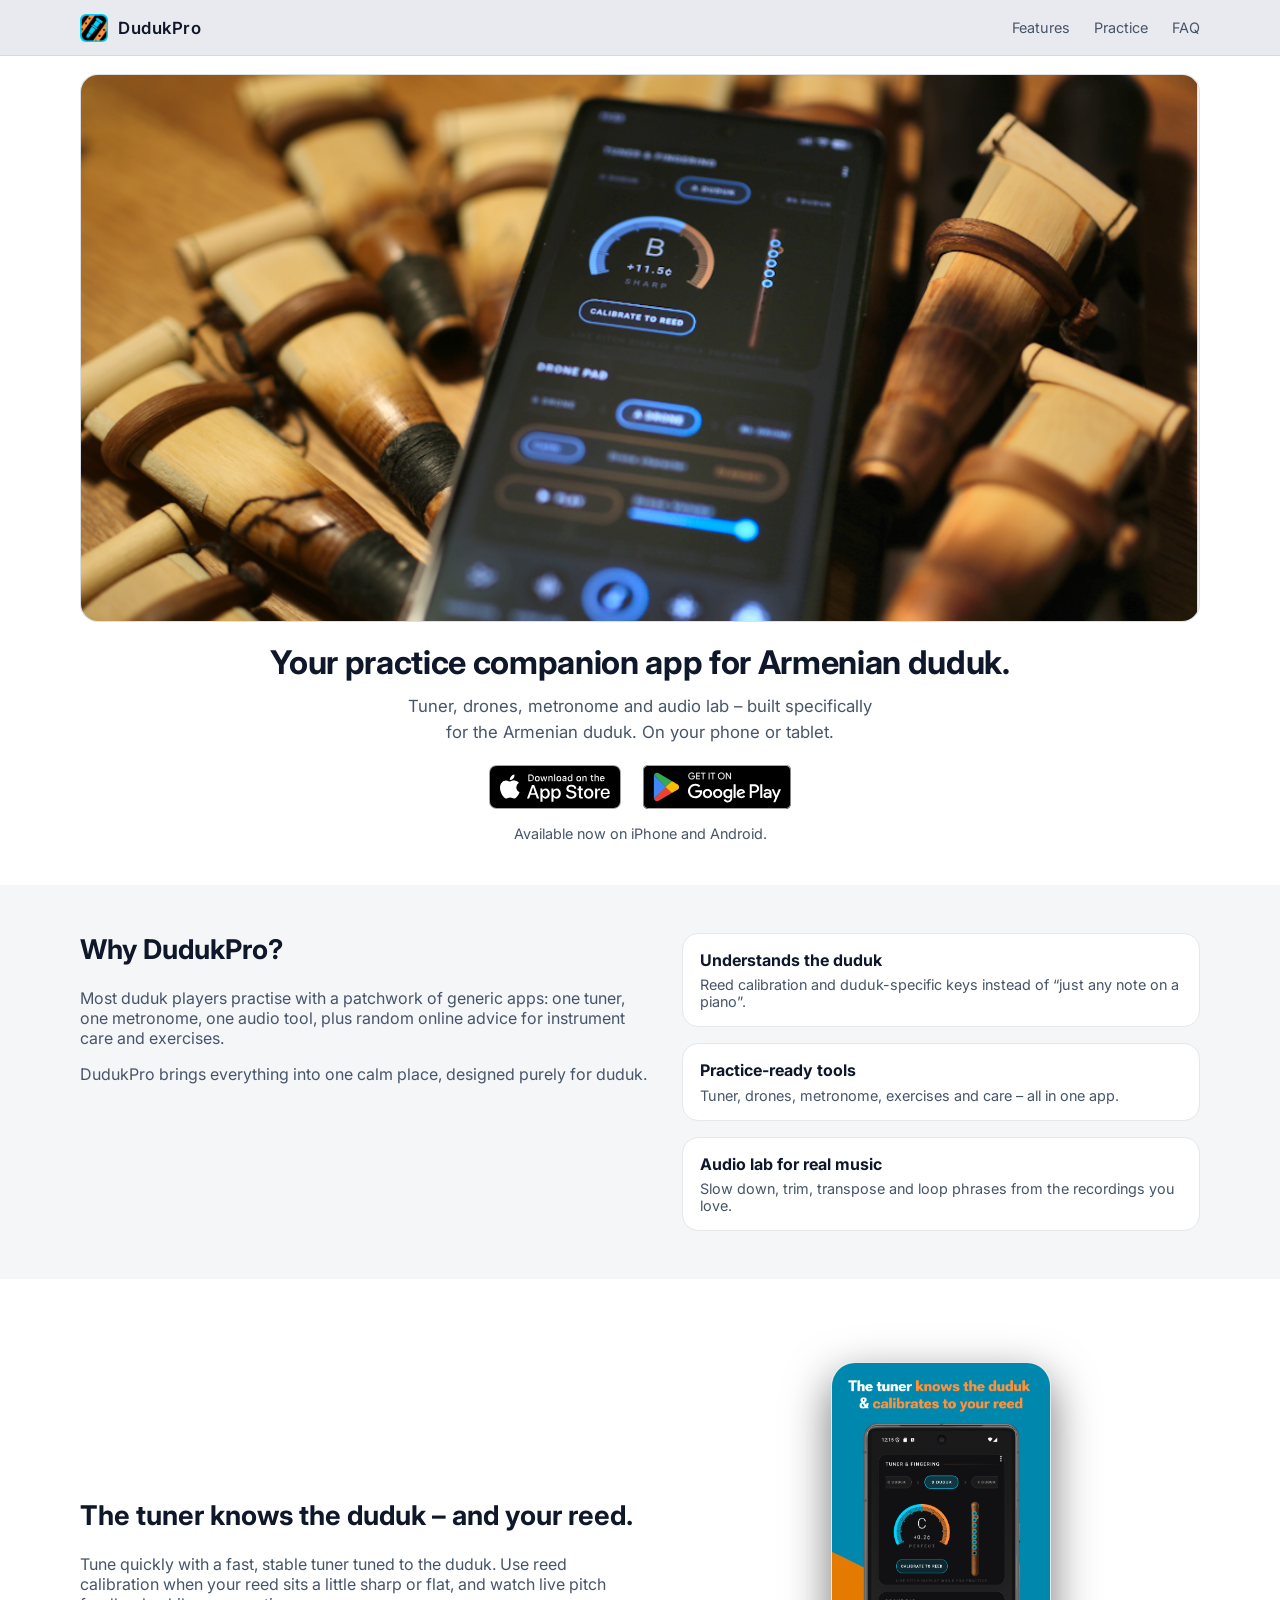
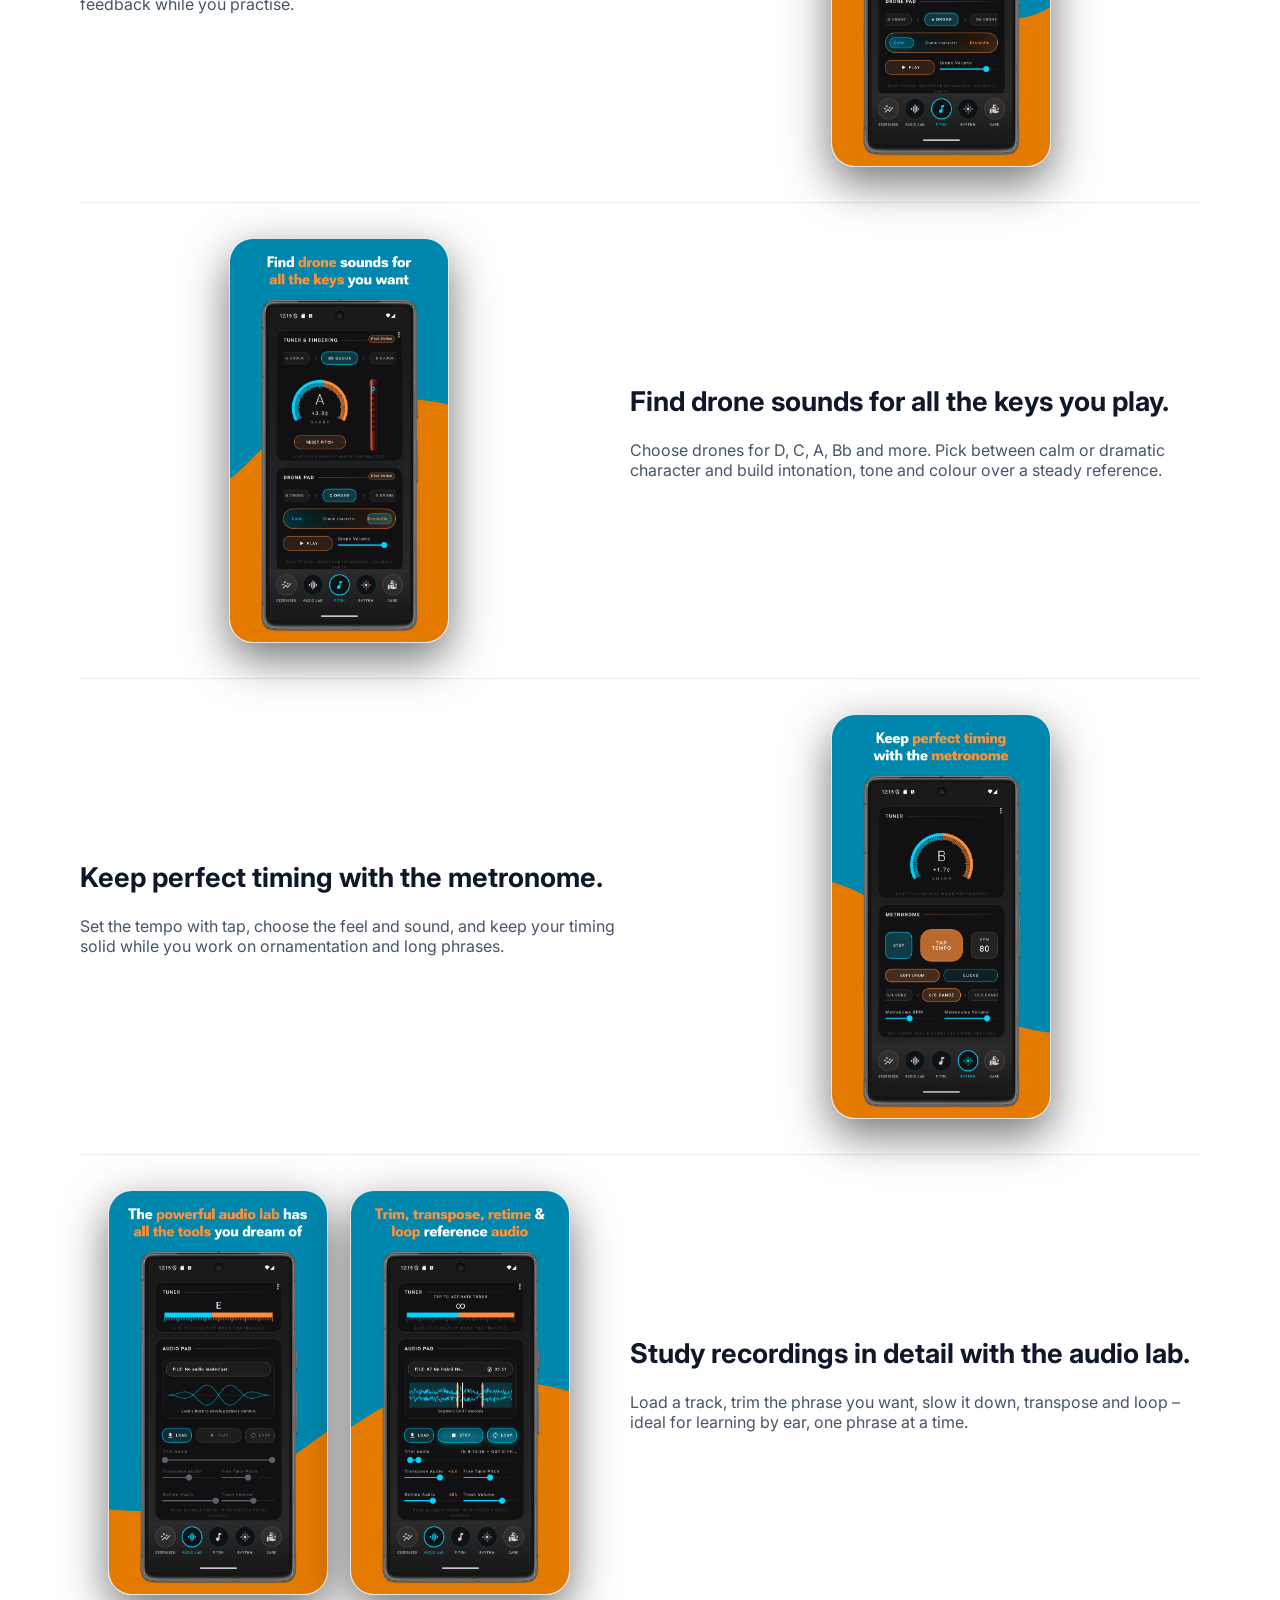
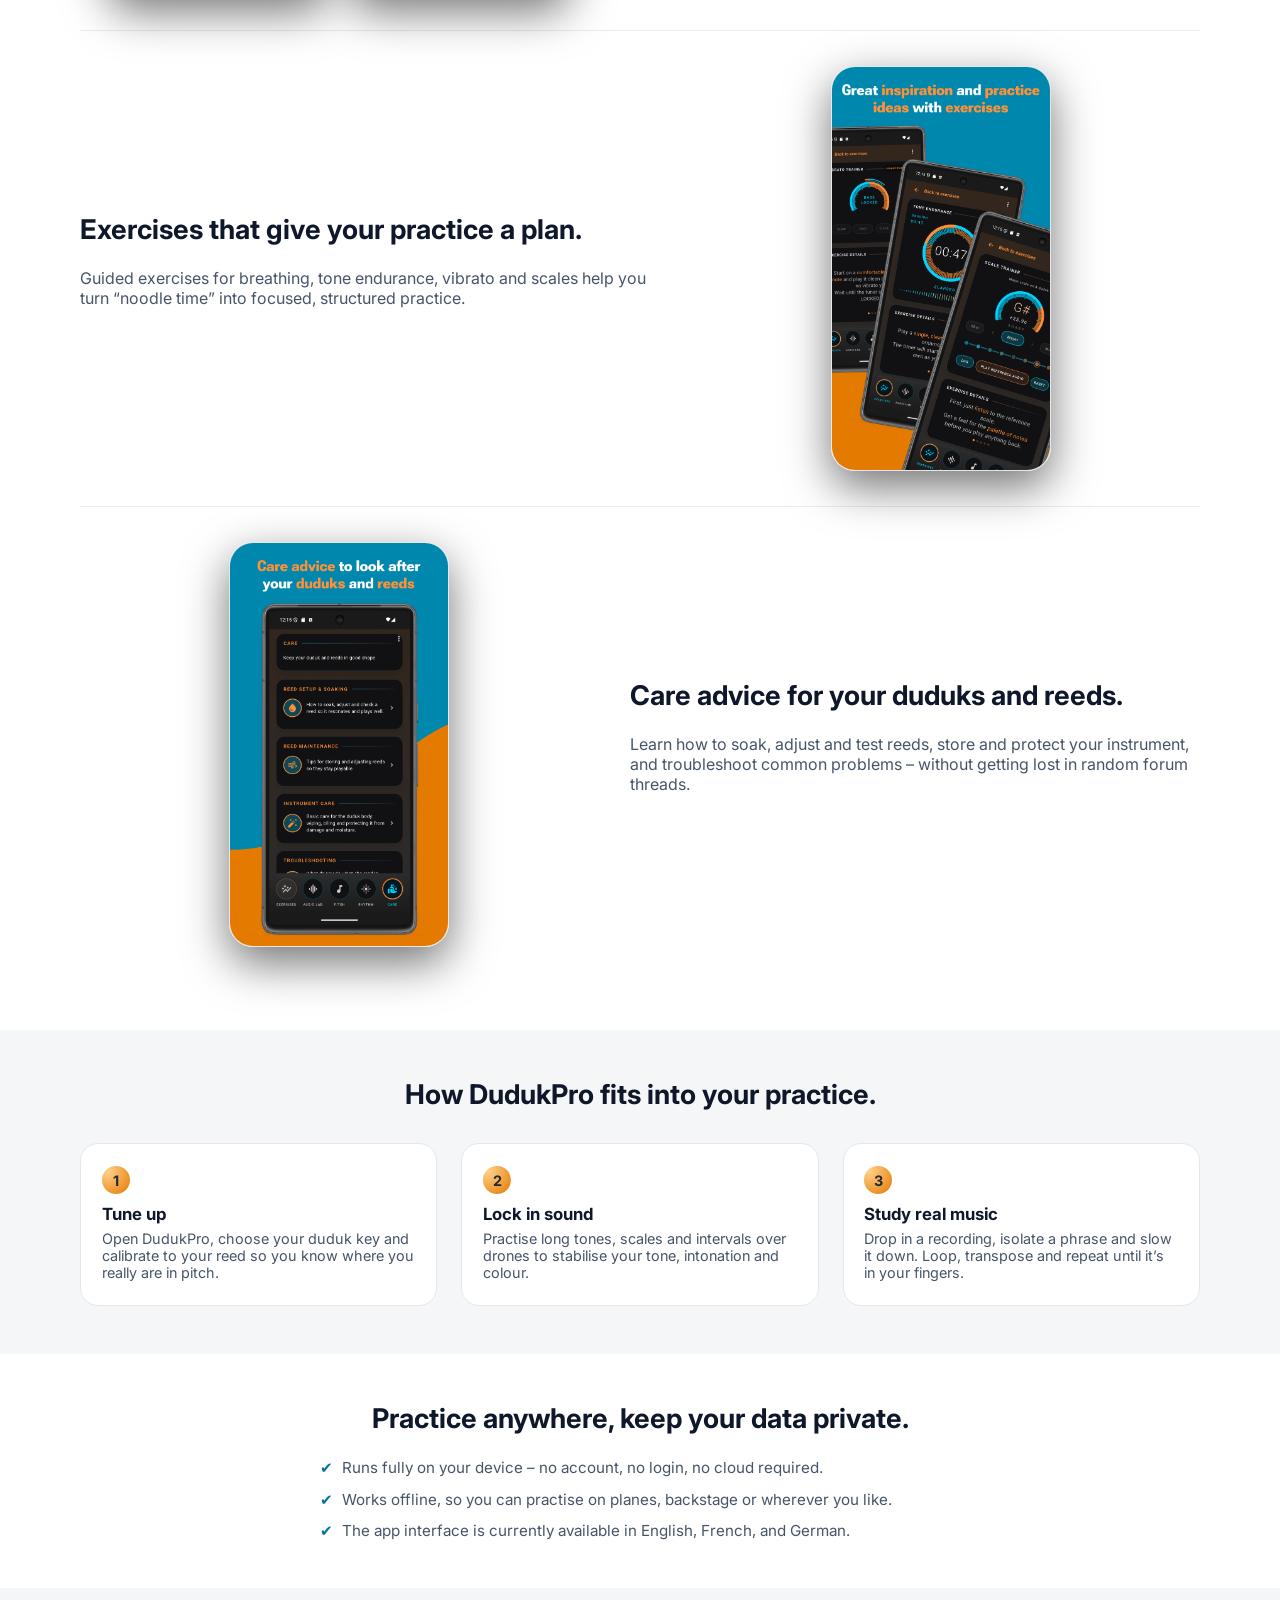
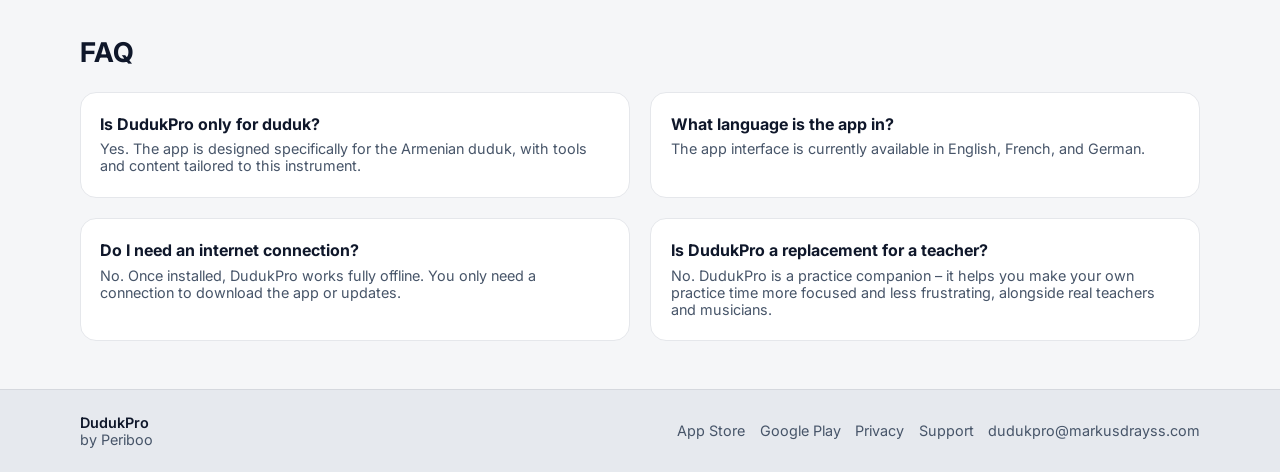
==== index.html @ 168484eb "Update index.html" ====
<!DOCTYPE html>
<html lang="en">
<head>
  <meta charset="UTF-8" />

  <meta property="og:title" content="DudukPro – Your practice companion app for Armenian duduk on your phone or tablet">
  <meta property="og:description" content="Tuner, drones, metronome and audio lab – built specifically for the Armenian duduk.">
  <meta property="og:type" content="website">
  <meta property="og:url" content="https://www.dudukpro.app/">
  <meta property="og:image" content="https://www.dudukpro.app/img/og-dudukpro-1200x5xx.png">
  <meta property="og:image:width" content="1200">
  <meta property="og:image:height" content="586">

  <meta name="twitter:card" content="summary_large_image">
  <meta name="twitter:image" content="https://www.dudukpro.app/img/og-dudukpro-1200x5xx.png">

  <title>DudukPro – The practice companion app for Armenian duduk on your phone or tablet</title>
  <meta name="viewport" content="width=device-width, initial-scale=1" />
  <meta name="description" content="DudukPro is an all-in-one practice companion app for duduk: tuner, drones, metronome and audio lab built specifically for the Armenian duduk." />

  <!-- Safari Smart App Banner -->
  <meta name="apple-itunes-app" content="app-id=6756457473">

  <link rel="canonical" href="https://www.dudukpro.app/">

  <link rel="stylesheet" href="styles.css" />
  <link rel="preconnect" href="https://fonts.googleapis.com">
  <link rel="preconnect" href="https://fonts.gstatic.com" crossorigin>
  <link href="https://fonts.googleapis.com/css2?family=Inter:wght@400;500;600;700&display=swap" rel="stylesheet">

  <script type="application/ld+json">
[
  {
    "@context": "https://schema.org",
    "@type": "WebSite",
    "name": "DudukPro",
    "alternateName": "DudukPro.app",
    "url": "https://www.dudukpro.app/"
  },
  {
    "@context": "https://schema.org",
    "@type": "SoftwareApplication",
    "name": "DudukPro",
    "applicationCategory": "MusicApplication",
    "operatingSystem": ["iOS", "Android"],
    "description": "All-in-one practice companion app for Armenian duduk: tuner, drones, metronome and audio lab.",
    "url": "https://www.dudukpro.app/",
    "image": "https://www.dudukpro.app/img/og-dudukpro-1200x5xx.png",
    "downloadUrl": [
      "https://apps.apple.com/gb/app/dudukpro/id6756457473",
      "https://play.google.com/store/apps/details?id=com.periboo.dudukpro"
    ],
    "offers": {
      "@type": "Offer",
      "price": "9.99",
      "priceCurrency": "GBP"
    }
  }
]
  </script>

  <script type="application/ld+json">
{
  "@context": "https://schema.org",
  "@type": "WebPage",
  "url": "https://www.dudukpro.app/",
  "primaryImageOfPage": {
    "@type": "ImageObject",
    "url": "https://www.dudukpro.app/img/og-dudukpro-1200x5xx.png",
    "width": 1200,
    "height": 586
  }
}
  </script>

  <meta name="robots" content="index,follow,max-image-preview:large">
  <link rel="shortcut icon" href="/favicon.ico">
  <link rel="icon" href="/favicon.ico" sizes="any">
  <link rel="icon" href="/favicon_48.png" sizes="48x48" type="image/png">
  <link rel="icon" href="/favicon_96.png" sizes="96x96" type="image/png">
  <link rel="icon" href="/favicon_192.png" sizes="192x192" type="image/png">
  <link rel="apple-touch-icon" href="/apple-touch-icon.png" sizes="180x180">
</head>

<body>
  <header class="site-header">
    <div class="container header-inner">
      <div class="logo">
        <img class="logo-mark" src="img/app-icon02.png" alt="DudukPro app icon" width="28" height="28" />
        <span class="logo-text">DudukPro</span>
      </div>
      <nav class="nav">
        <a href="#features">Features</a>
        <a href="#practice">Practice</a>
        <a href="#faq">FAQ</a>
      </nav>
    </div>
  </header>

  <!-- HERO COVER (aligned to container) -->
  <section class="hero-cover">
    <div class="container">
      <div class="hero-cover-frame">
        <img
          class="hero-cover-img"
          src="img/og-dudukpro-1200x5xx.png"
          alt="DudukPro – tuner, drones, metronome and audio lab for Armenian duduk (app cover image)"
          loading="eager"
          fetchpriority="high"
          width="1200"
          height="586"
        />
      </div>

      <div class="hero-below">
        <h1>Your practice companion app for Armenian duduk.</h1>

        <p class="hero-sub">
          Tuner, drones, metronome and audio lab – built specifically for the Armenian duduk. On your phone or tablet.
        </p>

        <!-- Official store badges -->
        <div class="hero-actions" aria-label="Download DudukPro">
          <a
            class="store-badge"
            href="https://apps.apple.com/gb/app/dudukpro/id6756457473"
            aria-label="Download on the App Store"
          >
            <img
              src="img/badge-appstore.svg"
              alt="Download on the App Store"
              width="180"
              height="60"
            />
          </a>

          <a
            class="store-badge"
            href="https://play.google.com/store/apps/details?id=com.periboo.dudukpro"
            aria-label="Get it on Google Play"
          >
            <img
              src="img/badge-googleplay.svg"
              alt="Get it on Google Play"
              width="206"
              height="60"
            />
          </a>
        </div>

        <p class="hero-note">Available now on iPhone and Android.</p>
      </div>
    </div>
  </section>

  <!-- WHY DUDUKPRO -->
  <section class="section section-why">
    <div class="container split">
      <div>
        <h2>Why DudukPro?</h2>
        <p>
          Most duduk players practise with a patchwork of generic apps: one tuner, one metronome,
          one audio tool, plus random online advice for instrument care and exercises.
        </p>
        <p>
          DudukPro brings everything into one calm place, designed purely for duduk.
        </p>
      </div>
      <div class="pill-grid">
        <div class="pill">
          <h3>Understands the duduk</h3>
          <p>Reed calibration and duduk-specific keys instead of “just any note on a piano”.</p>
        </div>
        <div class="pill">
          <h3>Practice-ready tools</h3>
          <p>Tuner, drones, metronome, exercises and care – all in one app.</p>
        </div>
        <div class="pill">
          <h3>Audio lab for real music</h3>
          <p>Slow down, trim, transpose and loop phrases from the recordings you love.</p>
        </div>
      </div>
    </div>
  </section>

  <!-- FEATURES -->
  <section id="features" class="section section-features">
    <div class="container feature-block">
      <div class="feature-copy">
        <h2>The tuner knows the duduk – and your reed.</h2>
        <p>
          Tune quickly with a fast, stable tuner tuned to the duduk. Use reed calibration when
          your reed sits a little sharp or flat, and watch live pitch feedback while you practise.
        </p>
      </div>
      <div class="feature-media">
        <img src="img/SCREENSHOT_EN_01.png" alt="DudukPro tuner view with reed calibration" />
      </div>
    </div>

    <div class="container feature-block feature-block-alt">
      <div class="feature-copy">
        <h2>Find drone sounds for all the keys you play.</h2>
        <p>
          Choose drones for D, C, A, Bb and more. Pick between calm or dramatic character and
          build intonation, tone and colour over a steady reference.
        </p>
      </div>
      <div class="feature-media">
        <img src="img/SCREENSHOT_EN_02.png" alt="DudukPro drone pad with multiple duduk keys" />
      </div>
    </div>

    <div class="container feature-block">
      <div class="feature-copy">
        <h2>Keep perfect timing with the metronome.</h2>
        <p>
          Set the tempo with tap, choose the feel and sound, and keep your timing solid while you
          work on ornamentation and long phrases.
        </p>
      </div>
      <div class="feature-media">
        <img src="img/SCREENSHOT_EN_03.png" alt="DudukPro metronome view" />
      </div>
    </div>

    <div class="container feature-block feature-block-alt">
      <div class="feature-copy">
        <h2>Study recordings in detail with the audio lab.</h2>
        <p>
          Load a track, trim the phrase you want, slow it down, transpose and loop – ideal for
          learning by ear, one phrase at a time.
        </p>
      </div>
      <div class="feature-media feature-media-grid">
        <img src="img/SCREENSHOT_EN_04.png" alt="Audio lab with playback controls" />
        <img src="img/SCREENSHOT_EN_05.png" alt="Audio lab with trim and loop points" />
      </div>
    </div>

    <div class="container feature-block">
      <div class="feature-copy">
        <h2>Exercises that give your practice a plan.</h2>
        <p>
          Guided exercises for breathing, tone endurance, vibrato and scales help you turn
          “noodle time” into focused, structured practice.
        </p>
      </div>
      <div class="feature-media">
        <img src="img/SCREENSHOT_EN_06.png" alt="DudukPro exercises and trainers" />
      </div>
    </div>

    <div class="container feature-block feature-block-alt">
      <div class="feature-copy">
        <h2>Care advice for your duduks and reeds.</h2>
        <p>
          Learn how to soak, adjust and test reeds, store and protect your instrument, and
          troubleshoot common problems – without getting lost in random forum threads.
        </p>
      </div>
      <div class="feature-media">
        <img src="img/SCREENSHOT_EN_07.png" alt="DudukPro care section for duduks and reeds" />
      </div>
    </div>
  </section>

  <!-- PRACTICE FLOW -->
  <section id="practice" class="section section-practice">
    <div class="container">
      <h2>How DudukPro fits into your practice.</h2>
      <div class="steps">
        <div class="step">
          <div class="step-number">1</div>
          <h3>Tune up</h3>
          <p>
            Open DudukPro, choose your duduk key and calibrate to your reed so you know where you really are in pitch.
          </p>
        </div>
        <div class="step">
          <div class="step-number">2</div>
          <h3>Lock in sound</h3>
          <p>
            Practise long tones, scales and intervals over drones to stabilise your tone, intonation and colour.
          </p>
        </div>
        <div class="step">
          <div class="step-number">3</div>
          <h3>Study real music</h3>
          <p>
            Drop in a recording, isolate a phrase and slow it down. Loop, transpose and repeat until it’s in your fingers.
          </p>
        </div>
      </div>
    </div>
  </section>

  <!-- PRIVACY / OFFLINE -->
  <section class="section section-privacy">
    <div class="container">
      <h2>Practice anywhere, keep your data private.</h2>
      <ul class="checklist">
        <li>Runs fully on your device – no account, no login, no cloud required.</li>
        <li>Works offline, so you can practise on planes, backstage or wherever you like.</li>
        <li>The app interface is currently available in English, French, and German.</li>
      </ul>
    </div>
  </section>

  <!-- FAQ -->
  <section id="faq" class="section section-faq">
    <div class="container">
      <h2>FAQ</h2>
      <div class="faq-grid">
        <div class="faq-item">
          <h3>Is DudukPro only for duduk?</h3>
          <p>
            Yes. The app is designed specifically for the Armenian duduk, with tools and content tailored to this instrument.
          </p>
        </div>
        <div class="faq-item">
          <h3>What language is the app in?</h3>
          <p>
            The app interface is currently available in English, French, and German.
          </p>
        </div>
        <div class="faq-item">
          <h3>Do I need an internet connection?</h3>
          <p>
            No. Once installed, DudukPro works fully offline. You only need a connection to download the app or updates.
          </p>
        </div>
        <div class="faq-item">
          <h3>Is DudukPro a replacement for a teacher?</h3>
          <p>
            No. DudukPro is a practice companion – it helps you make your own practice time more focused and less frustrating, alongside real teachers and musicians.
          </p>
        </div>
      </div>
    </div>
  </section>

  <!-- FOOTER -->
  <footer class="site-footer">
    <div class="container footer-inner">
      <div>
        <p class="footer-title">DudukPro</p>
        <p class="footer-sub">by Periboo</p>
      </div>

      <nav class="footer-links" aria-label="Footer">
        <a href="https://apps.apple.com/gb/app/dudukpro/id6756457473">App Store</a>
        <a href="https://play.google.com/store/apps/details?id=com.periboo.dudukpro">Google Play</a>
        <a href="privacy.html">Privacy</a>
        <a href="support.html">Support</a>
        <a href="mailto:dudukpro@markusdrayss.com">dudukpro@markusdrayss.com</a>
      </nav>
    </div>
  </footer>
</body>
</html>
---- styles.css ----
:root {
  /* Light theme */
  --bg: #ffffff;
  --bg-soft: #f5f6f8;
  --bg-softer: #ffffff;

  --text: #0f172a;     /* slate-900 */
  --muted: #475569;    /* slate-600 */

  --teal: #00779a;
  --orange: #e47a00;

  --border-soft: #e5e7eb; /* gray-200 */
}

*,
*::before,
*::after {
  box-sizing: border-box;
}

html, body {
  margin: 0;
  padding: 0;
  font-family: "Inter", system-ui, -apple-system, BlinkMacSystemFont, "Segoe UI", sans-serif;
  background: var(--bg);
  color: var(--text);
}

img {
  max-width: 100%;
  height: auto;
  display: block;
}

a {
  color: var(--teal);
  text-decoration: none;
}

a:hover {
  text-decoration: underline;
}

.container {
  width: min(1120px, 100% - 2rem);
  margin: 0 auto;
}

/* Header */

.site-header {
  position: sticky;
  top: 0;
  z-index: 10;

  /* Light header (fixes invisible text) */
  background: rgba(245, 246, 248, 0.9);
  backdrop-filter: blur(10px);

  border-bottom: 1px solid rgba(15, 23, 42, 0.08);
}

.header-inner {
  display: flex;
  align-items: center;
  justify-content: space-between;
  padding: 0.85rem 0;
}

.logo {
  display: flex;
  align-items: center;
  gap: 10px;
}

.logo-mark {
  width: 28px;
  height: 28px;
  border-radius: 6px;
  object-fit: cover;
  display: block;
  background: transparent;
  padding: 0;
}

.logo-text {
  font-weight: 600;
  letter-spacing: 0.03em;
  font-size: 1.05rem;
  color: var(--text);
}

.nav {
  display: flex;
  gap: 1.5rem;
  font-size: 0.9rem;
}

.nav a {
  color: var(--muted);
}

.nav a:hover {
  color: var(--text);
  text-decoration: none;
}

/* --- HERO COVER --- */

.hero-cover {
  width: 100%;
  padding: 18px 0;
}

.hero-cover-frame {
  width: 100%;
  overflow: hidden;
  border-radius: 18px;
  border: 1px solid rgba(15, 23, 42, 0.10);
  background: var(--bg-soft);
}

/* Desktop/base: natural aspect ratio */
.hero-cover-img {
  width: 100%;
  height: auto;
  display: block;
}

/* Text block under the cover image */
.hero-below {
  padding: 22px 0 8px 0;
  max-width: 920px;
  text-align: center;
  margin-left: auto;
  margin-right: auto;
}

.hero-below h1 {
  font-size: clamp(2.0rem, 2.55vw, 2.55rem);
  line-height: 1.12;
  margin: 0 0 12px 0;
  letter-spacing: -0.01em;
  margin-left: auto;
  margin-right: auto;

  /* IMPORTANT: do NOT clamp desktop width here,
     otherwise you force wrapping */
  max-width: none;
  text-wrap: normal;
}

.hero-below .hero-sub {
  margin: 0 0 20px 0;
  max-width: 60ch;
  color: var(--muted);
  font-size: 1.05rem;
  line-height: 1.55;
  margin-left: auto;
  margin-right: auto;
  text-wrap: balance;
}

/* Store badges */
.hero-actions {
  display: flex;
  align-items: center;
  justify-content: center;
  gap: 22px;
  flex-wrap: wrap;
  margin: 0;
  padding: 0;
}

.store-badge {
  display: inline-flex;
  align-items: center;
  text-decoration: none;
  line-height: 0;
}

.store-badge:hover {
  text-decoration: none;
}

.store-badge img {
  height: 44px;
  width: auto;
  display: block;
}

.store-badge:focus-visible {
  outline: 2px solid rgba(0, 119, 154, 0.8);
  outline-offset: 4px;
  border-radius: 12px;
}

.hero-note {
  margin-top: 14px;
  font-size: 0.9rem;
  color: var(--muted);
  line-height: 1.5;
}

/* Section base */

.section {
  padding: 3rem 0;
}

.section h2 {
  font-size: 1.7rem;
  margin-top: 0;
  color: var(--text);
}

.section-why {
  background: var(--bg-soft);
}

.section-features {
  background: var(--bg);
}

.section-practice {
  background: var(--bg-soft);
}

.section-privacy {
  background: var(--bg);
}

.section-faq {
  background: var(--bg-soft);
}

/* Why section */

.split {
  display: grid;
  gap: 2rem;
}

@media (min-width: 860px) {
  .split {
    grid-template-columns: 1.1fr 1fr;
  }
}

.section-why p {
  color: var(--muted);
}

.pill-grid {
  display: grid;
  gap: 1rem;
}

.pill {
  background: var(--bg-softer);
  border-radius: 16px;
  padding: 1rem 1.1rem;
  border: 1px solid var(--border-soft);
}

.pill h3 {
  font-size: 1rem;
  margin: 0 0 0.4rem;
  color: var(--text);
}

.pill p {
  margin: 0;
  font-size: 0.9rem;
  color: var(--muted);
}

/* Feature blocks */

.feature-block {
  display: grid;
  gap: 2rem;
  align-items: center;
  padding: 2.2rem 0;
  border-bottom: 1px solid rgba(15, 23, 42, 0.08);
}

.feature-block:last-of-type {
  border-bottom: none;
}

@media (min-width: 860px) {
  .feature-block {
    grid-template-columns: minmax(0, 1.1fr) minmax(0, 1fr);
  }
  .feature-block-alt {
    grid-template-columns: minmax(0, 1fr) minmax(0, 1.1fr);
  }
  .feature-block-alt .feature-copy {
    order: 2;
  }
  .feature-block-alt .feature-media {
    order: 1;
  }
}

.feature-copy p {
  color: var(--muted);
}

.feature-media {
  justify-self: center;
}

.feature-media img {
  width: 100%;
  max-width: 220px;
  border-radius: 24px;
  border: 1px solid var(--border-soft);
  box-shadow: 0 14px 35px rgba(15, 23, 42, 0.12);
}

.feature-media-grid {
  display: grid;
  gap: 1.4rem;
}

@media (min-width: 640px) {
  .feature-media-grid {
    grid-template-columns: repeat(2, minmax(0, 1fr));
  }
}

/* Practice flow */

.section-practice h2 {
  text-align: center;
  margin-bottom: 2rem;
}

.steps {
  display: grid;
  gap: 1.5rem;
}

@media (min-width: 860px) {
  .steps {
    grid-template-columns: repeat(3, minmax(0, 1fr));
  }
}

.step {
  background: var(--bg-softer);
  border-radius: 18px;
  padding: 1.4rem 1.3rem 1.5rem;
  border: 1px solid var(--border-soft);
}

.step-number {
  width: 28px;
  height: 28px;
  border-radius: 999px;
  background: radial-gradient(circle at 20% 20%, #ffd08a, var(--orange));
  display: inline-flex;
  align-items: center;
  justify-content: center;
  font-weight: 700;
  color: #1f2937;
  margin-bottom: 0.6rem;
  font-size: 0.9rem;
}

.step h3 {
  margin: 0 0 0.4rem;
  font-size: 1.05rem;
  color: var(--text);
}

.step p {
  margin: 0;
  color: var(--muted);
  font-size: 0.9rem;
}

/* Privacy */

.section-privacy h2 {
  text-align: center;
  margin-bottom: 1.4rem;
}

.checklist {
  list-style: none;
  padding: 0;
  margin: 0;
  display: grid;
  gap: 0.8rem;
  max-width: 640px;
  margin-inline: auto;
  color: var(--muted);
  font-size: 0.95rem;
}

.checklist li::before {
  content: "✔";
  color: var(--teal);
  margin-right: 0.6rem;
}

/* FAQ */

.faq-grid {
  display: grid;
  gap: 1.3rem;
}

@media (min-width: 860px) {
  .faq-grid {
    grid-template-columns: repeat(2, minmax(0, 1fr));
  }
}

.faq-item {
  background: var(--bg-softer);
  border-radius: 16px;
  padding: 1.3rem 1.2rem 1.4rem;
  border: 1px solid var(--border-soft);
}

.faq-item h3 {
  font-size: 1rem;
  margin: 0 0 0.4rem;
  color: var(--text);
}

.faq-item p {
  margin: 0;
  color: var(--muted);
  font-size: 0.9rem;
}

/* Footer */

.site-footer {
  border-top: 1px solid rgba(15, 23, 42, 0.08);
  padding: 1.5rem 0;

  /* Light footer to match */
  background: var(--bg-soft);
}

.footer-inner {
  display: flex;
  flex-wrap: wrap;
  justify-content: space-between;
  gap: 1rem;
  align-items: center;
  font-size: 0.9rem;
}

.footer-title {
  margin: 0;
  font-weight: 600;
  color: var(--text);
}

.footer-sub {
  margin: 0;
  color: var(--muted);
}

.footer-links {
  display: flex;
  flex-wrap: wrap;
  gap: 0.9rem;
}

.footer-links a {
  color: var(--muted);
}

.footer-links a:hover {
  color: var(--text);
  text-decoration: none;
}

/* Small screens */

@media (max-width: 599px) {
  .nav {
    display: none;
  }

  .hero-cover {
    padding: 12px 0;
  }

  /* Mobile: center-crop with minimum height */
  .hero-cover-img {
    height: clamp(320px, 38vh, 380px);
    object-fit: cover;
    object-position: center;
  }

  .hero-below {
    padding-top: 18px;
    max-width: 560px;
  }

  .hero-below h1 {
    font-size: clamp(1.7rem, 6.1vw, 2.05rem);
    line-height: 1.12;
    max-width: 26ch;
    margin: 0 auto 10px auto;
    white-space: normal;
  }

  .hero-below .hero-sub {
    font-size: 1rem;
    line-height: 1.55;
    max-width: 46ch;
    margin: 0 auto 14px auto;
  }

  /* Badges in one row */
  .hero-actions {
    flex-direction: row;
    justify-content: center;
    gap: 12px;
    flex-wrap: nowrap;
  }

  .store-badge {
    max-width: 48%;
  }

  .store-badge img {
    height: 40px;
    max-width: 100%;
  }
}

/* Desktop: keep hero H1 on one line (if it fits) */
@media (min-width: 1024px) {
  .hero-below h1 {
    white-space: nowrap;
  }
}

/*.hero-cover-frame {
  box-shadow:
    0 18px 55px rgba(15, 23, 42, 0.16),
    0 0 0 1px rgba(15, 23, 42, 0.06);
} */

/* Light theme tweak: header/footer ~15% darker */
.site-header {
  background: rgba(230, 233, 238, 0.92); /* darker than #f5f6f8 */
}

.site-footer {
  background: #e6e9ee; /* ~15% darker than the previous light grey */
}


/* EXACT shadow from the old dark version */
.feature-media img,
.feature-media-grid img {
  box-shadow: 0 16px 45px rgba(0, 0, 0, 0.55);
}
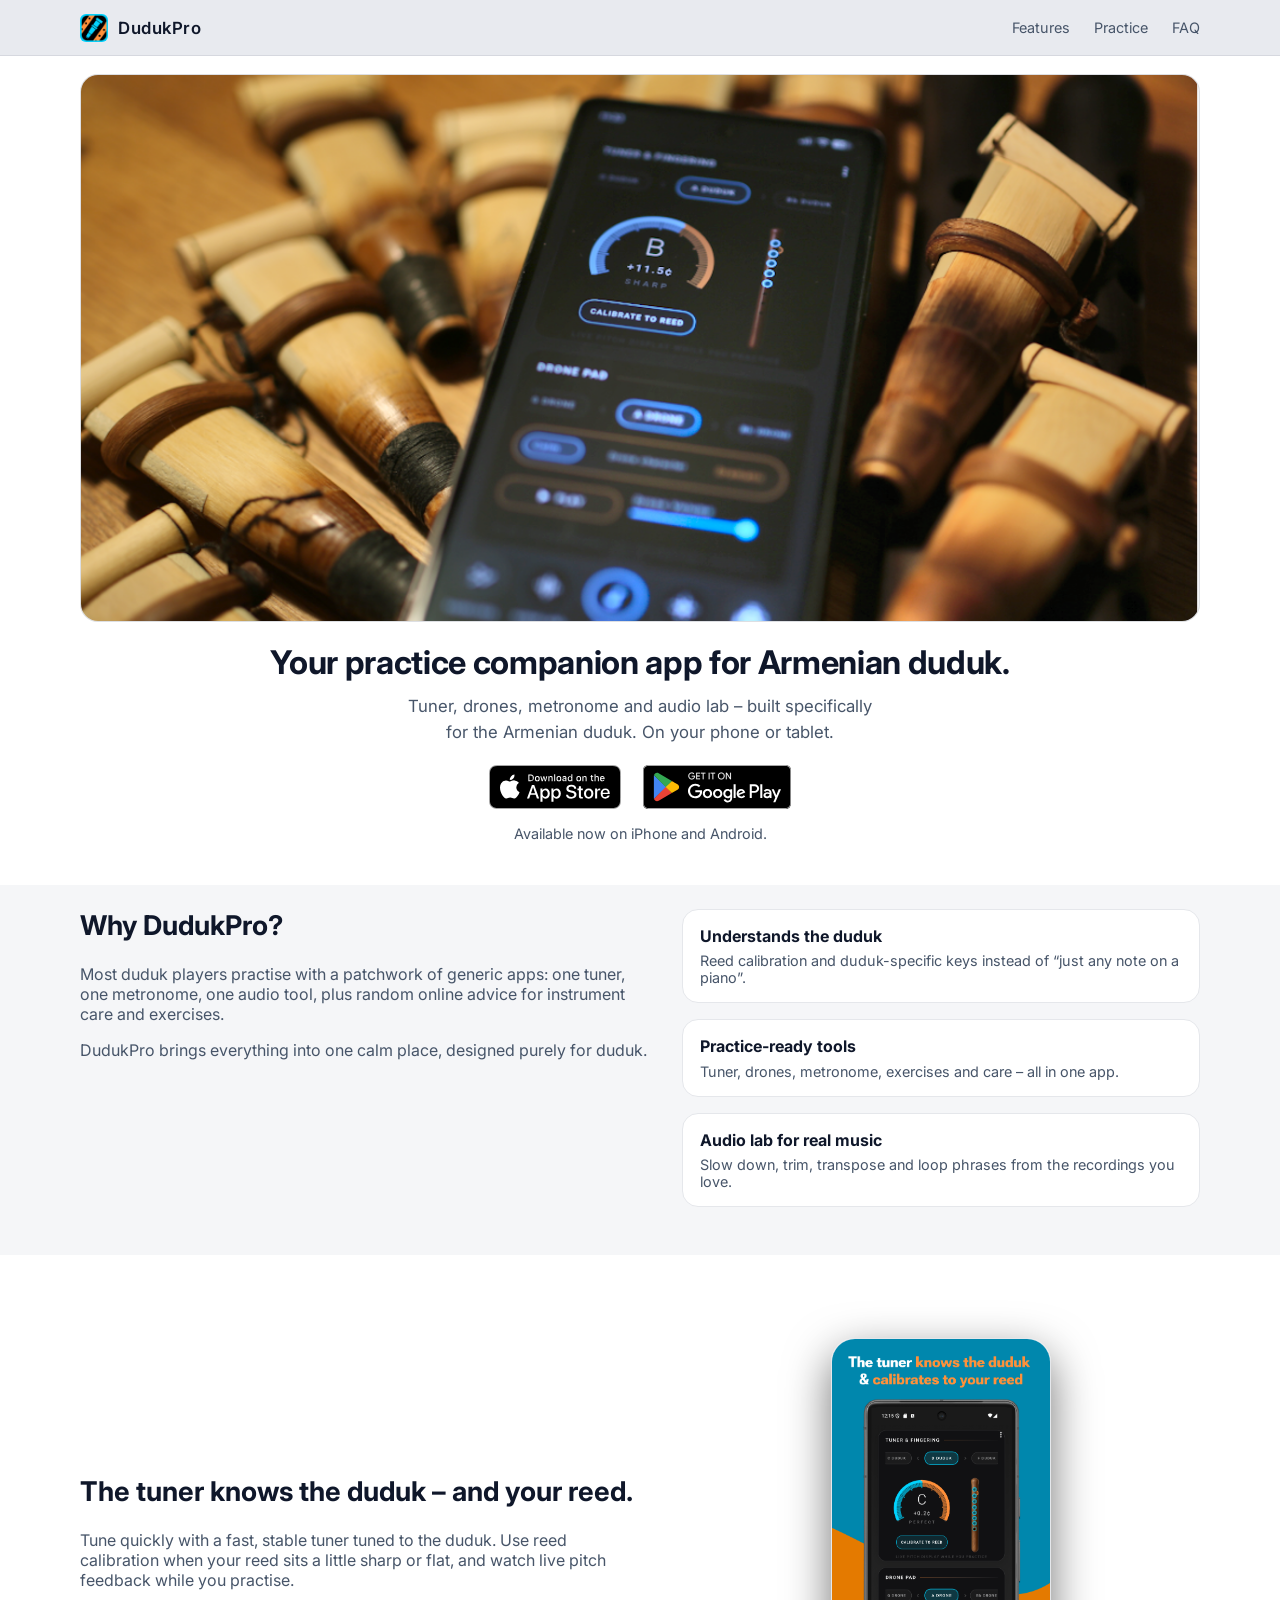
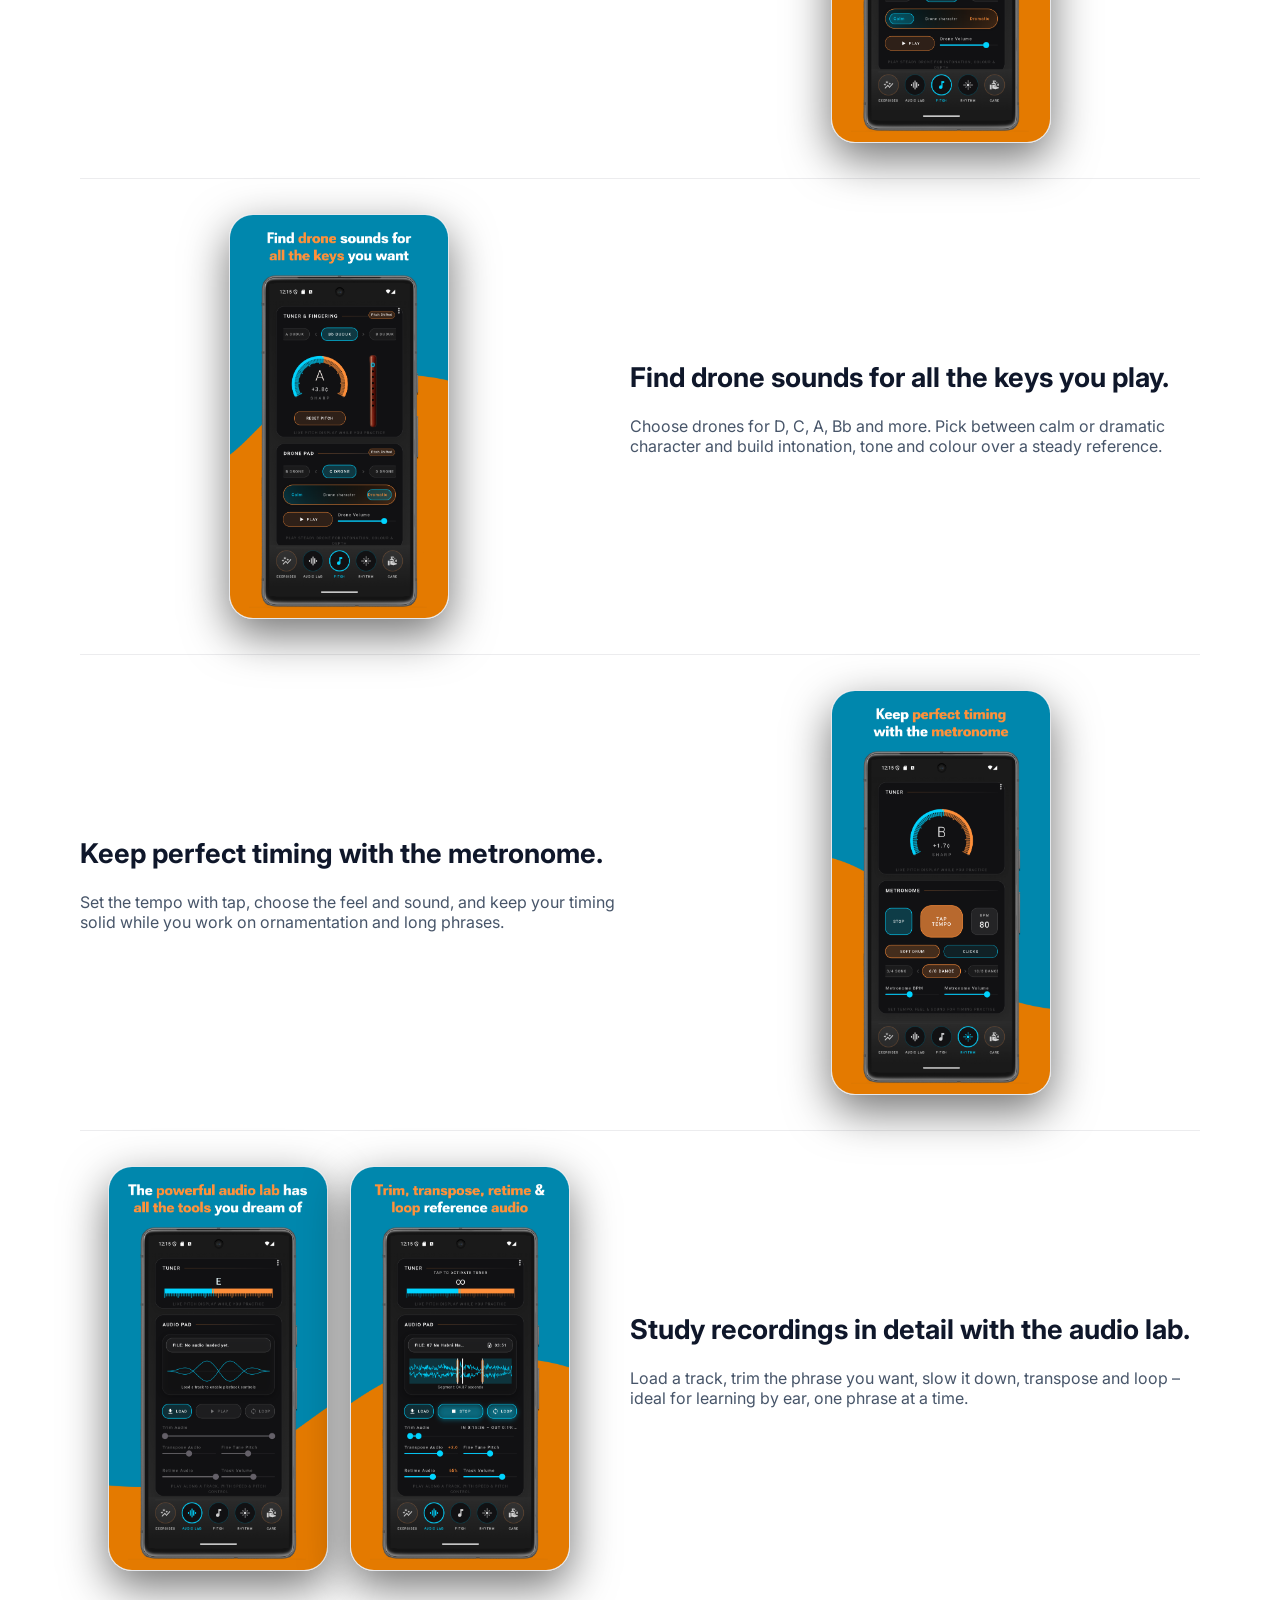
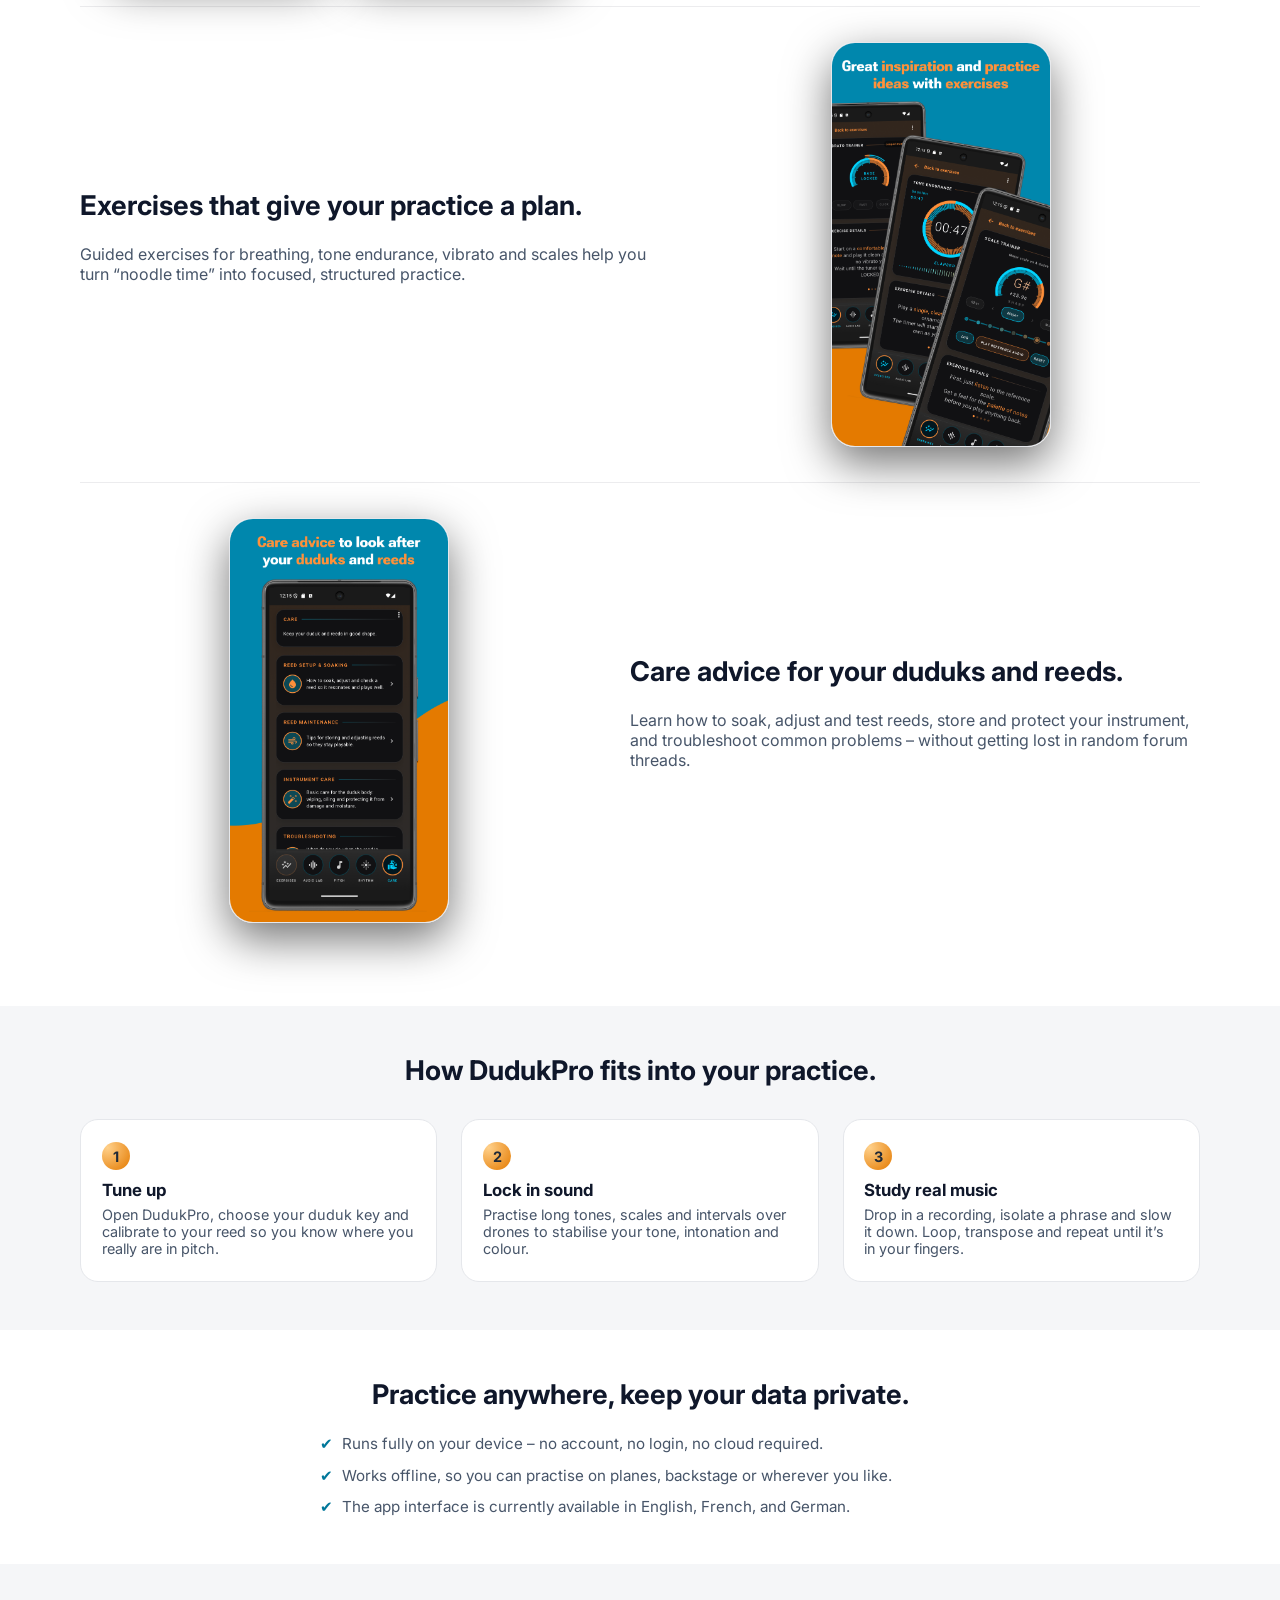
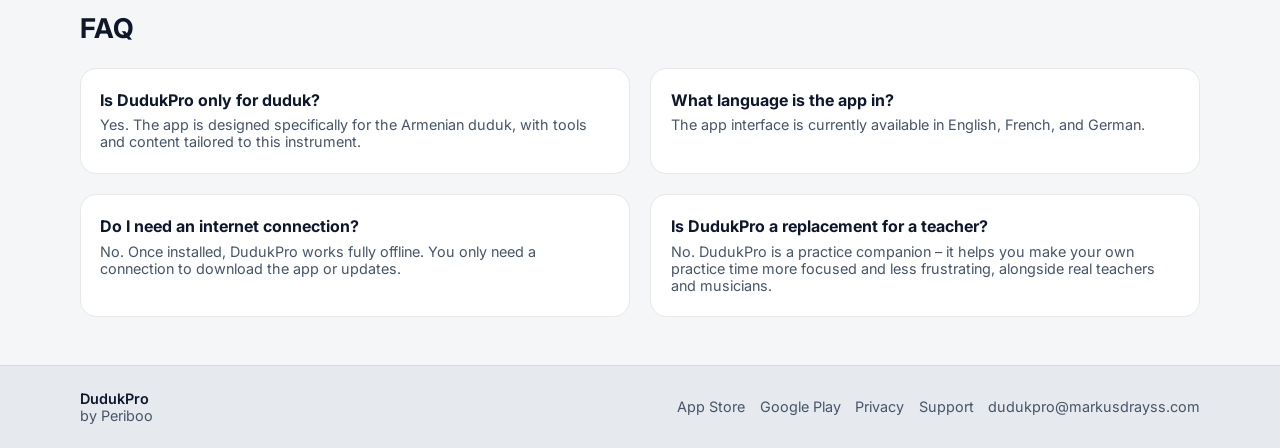
==== commit 63465f93: "Update index.html" ====
--- a/index.html
+++ b/index.html
@@ -1,7 +1,17 @@
 <!DOCTYPE html>
 <html lang="en">
 <head>
-  <meta charset="UTF-8" />
+    <meta charset="UTF-8" />
+  <!-- Google tag (gtag.js) -->
+    <script async src="https://www.googletagmanager.com/gtag/js?id=G-D8ZQJRE554"></script>
+    <script>
+      window.dataLayer = window.dataLayer || [];
+      function gtag(){dataLayer.push(arguments);}
+      gtag('js', new Date());
+
+      gtag('config', 'G-D8ZQJRE554');
+    </script>
+
 
   <meta property="og:title" content="DudukPro – Your practice companion app for Armenian duduk on your phone or tablet">
   <meta property="og:description" content="Tuner, drones, metronome and audio lab – built specifically for the Armenian duduk.">
--- a/styles.css
+++ b/styles.css
@@ -569,3 +569,9 @@
 .feature-media-grid img {
   box-shadow: 0 16px 45px rgba(0, 0, 0, 0.55);
 }
+
+
+/* Tighten spacing between hero block and the next section (support/privacy pages) */
+.hero-cover + .section {
+  padding-top: 1.5rem; /* was effectively ~3rem */
+}
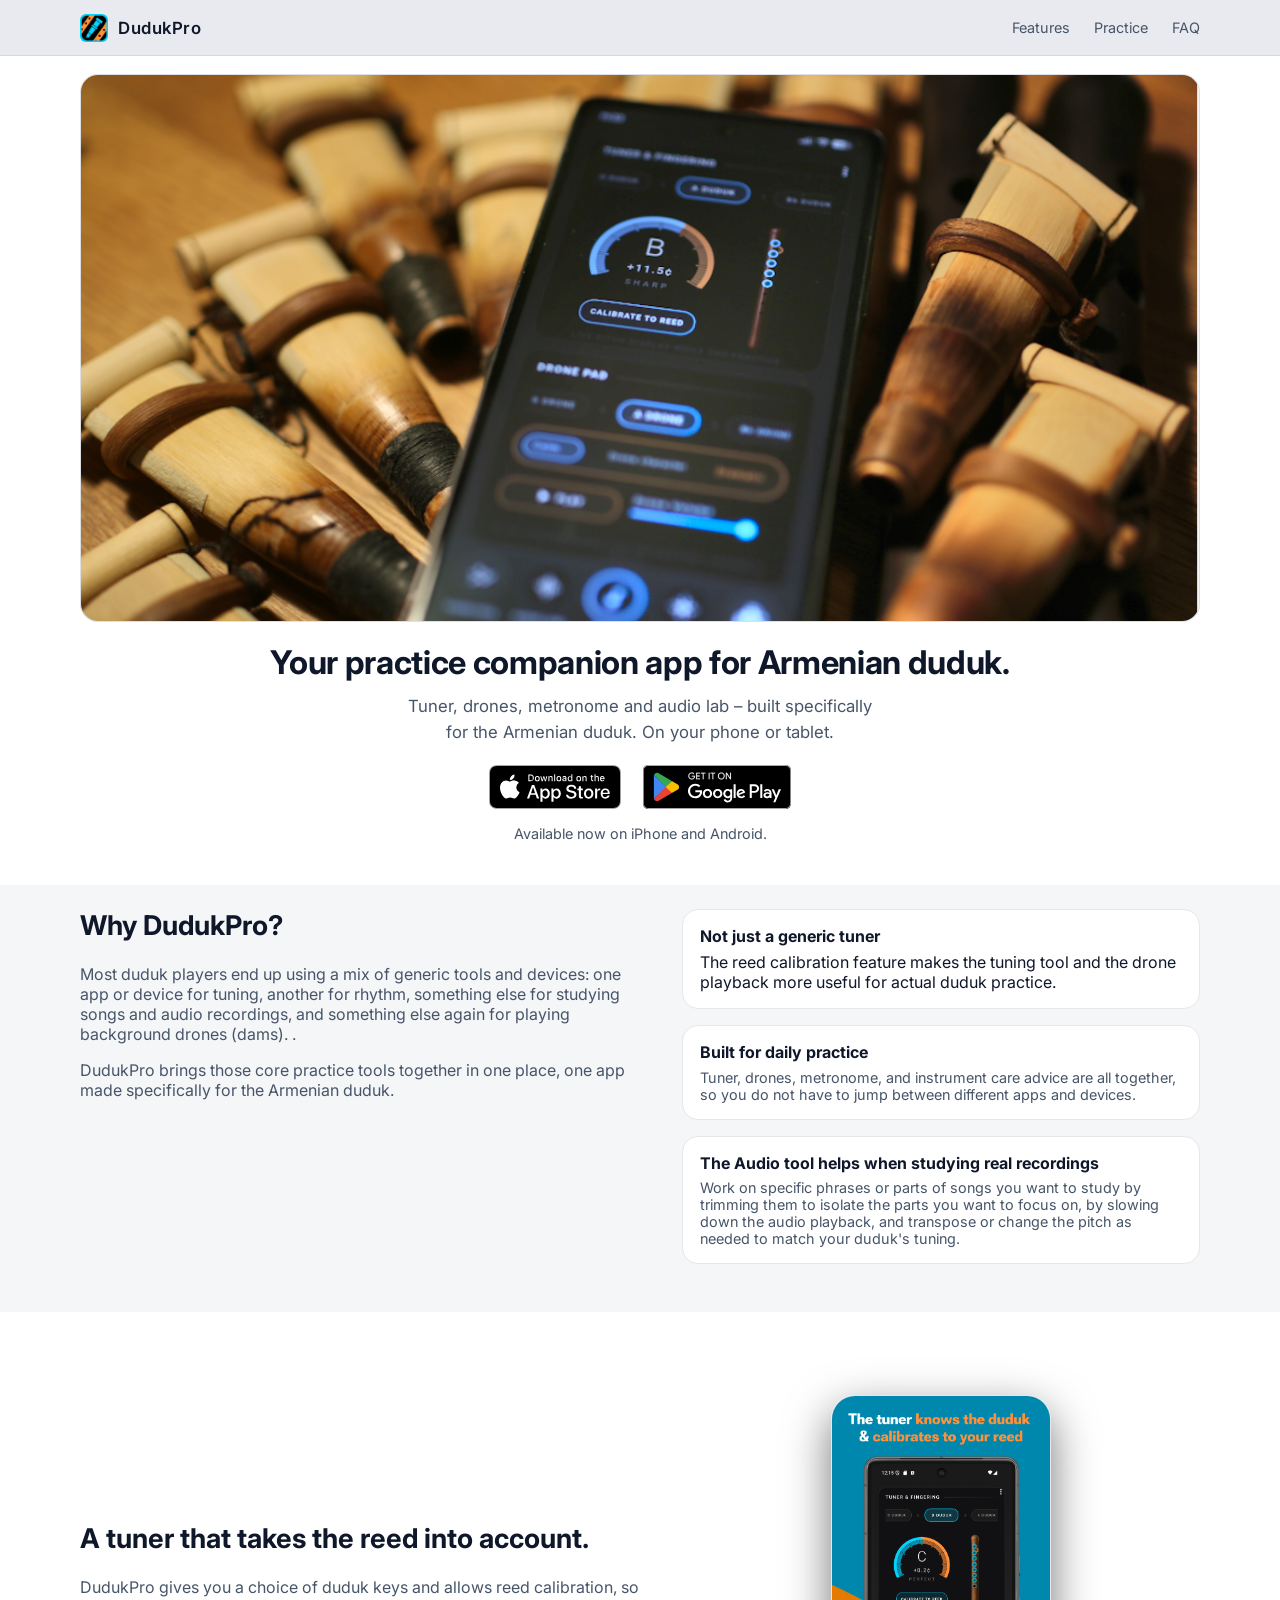
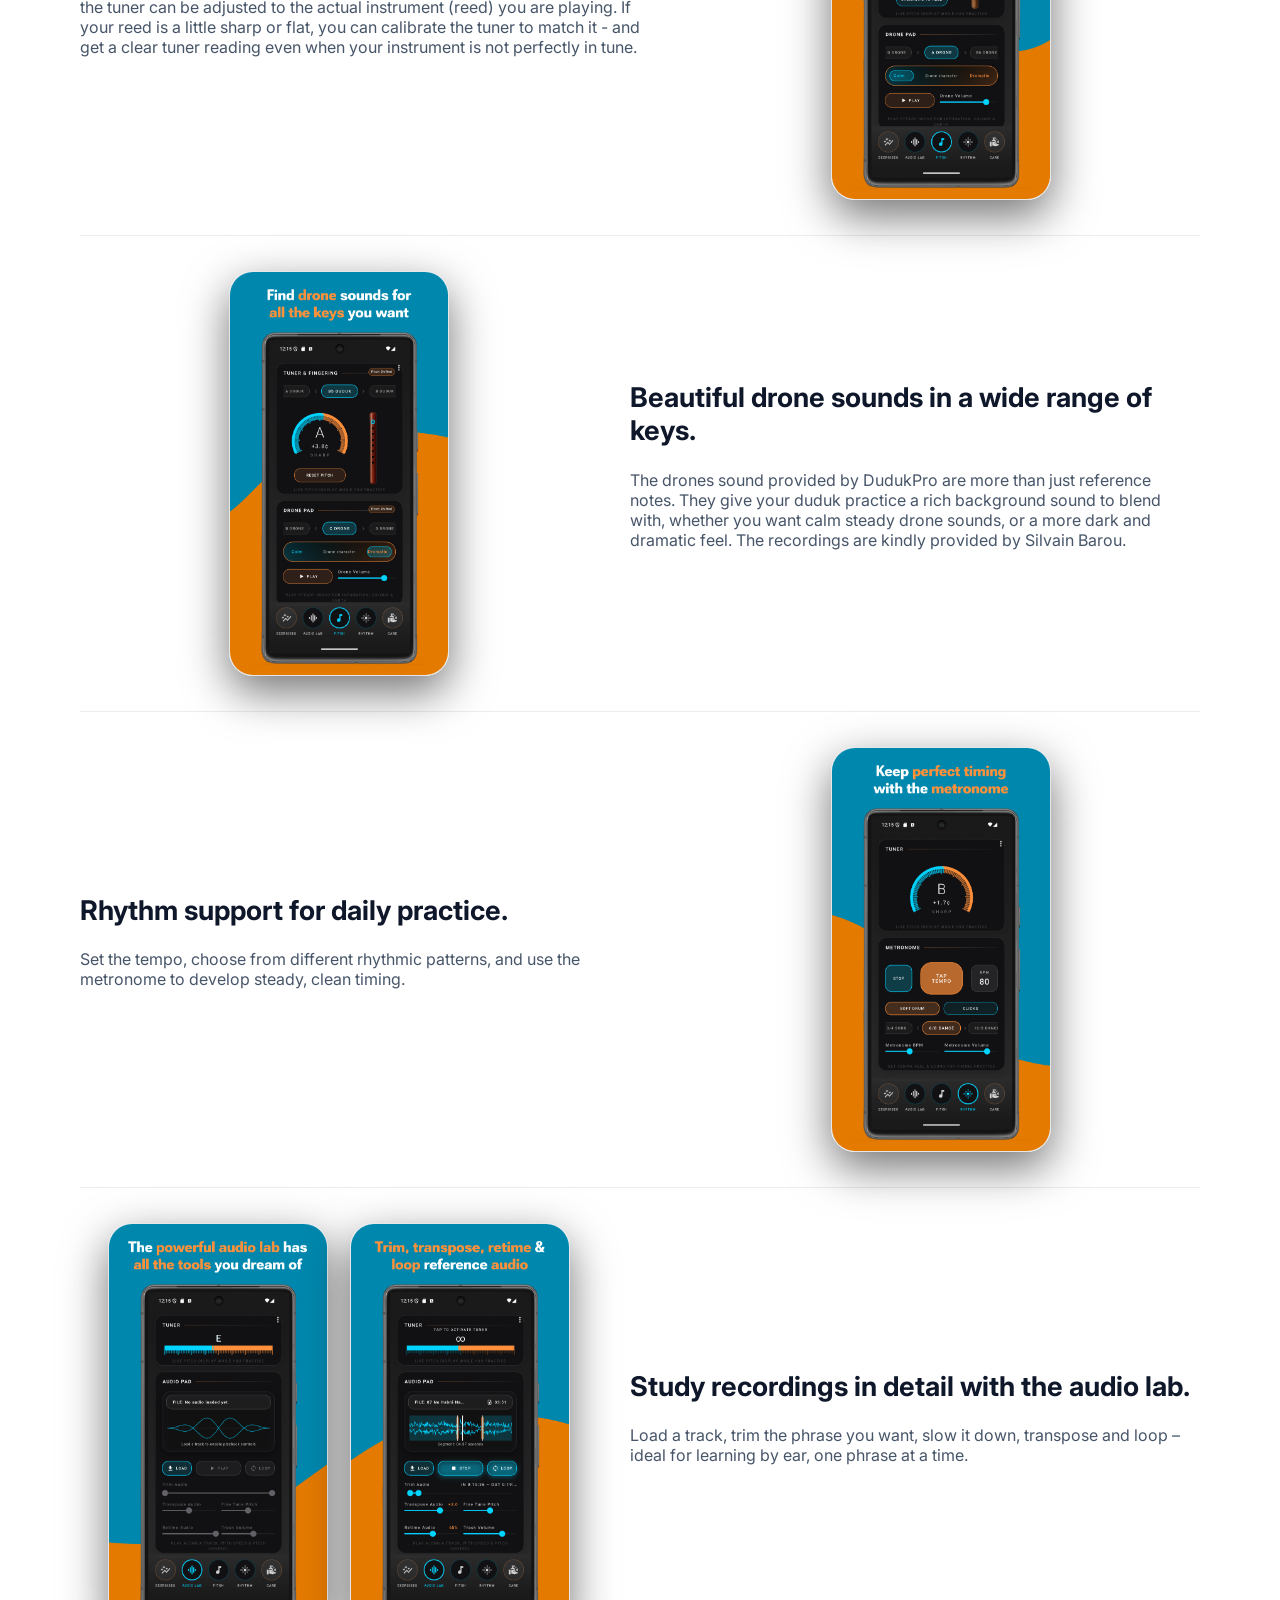
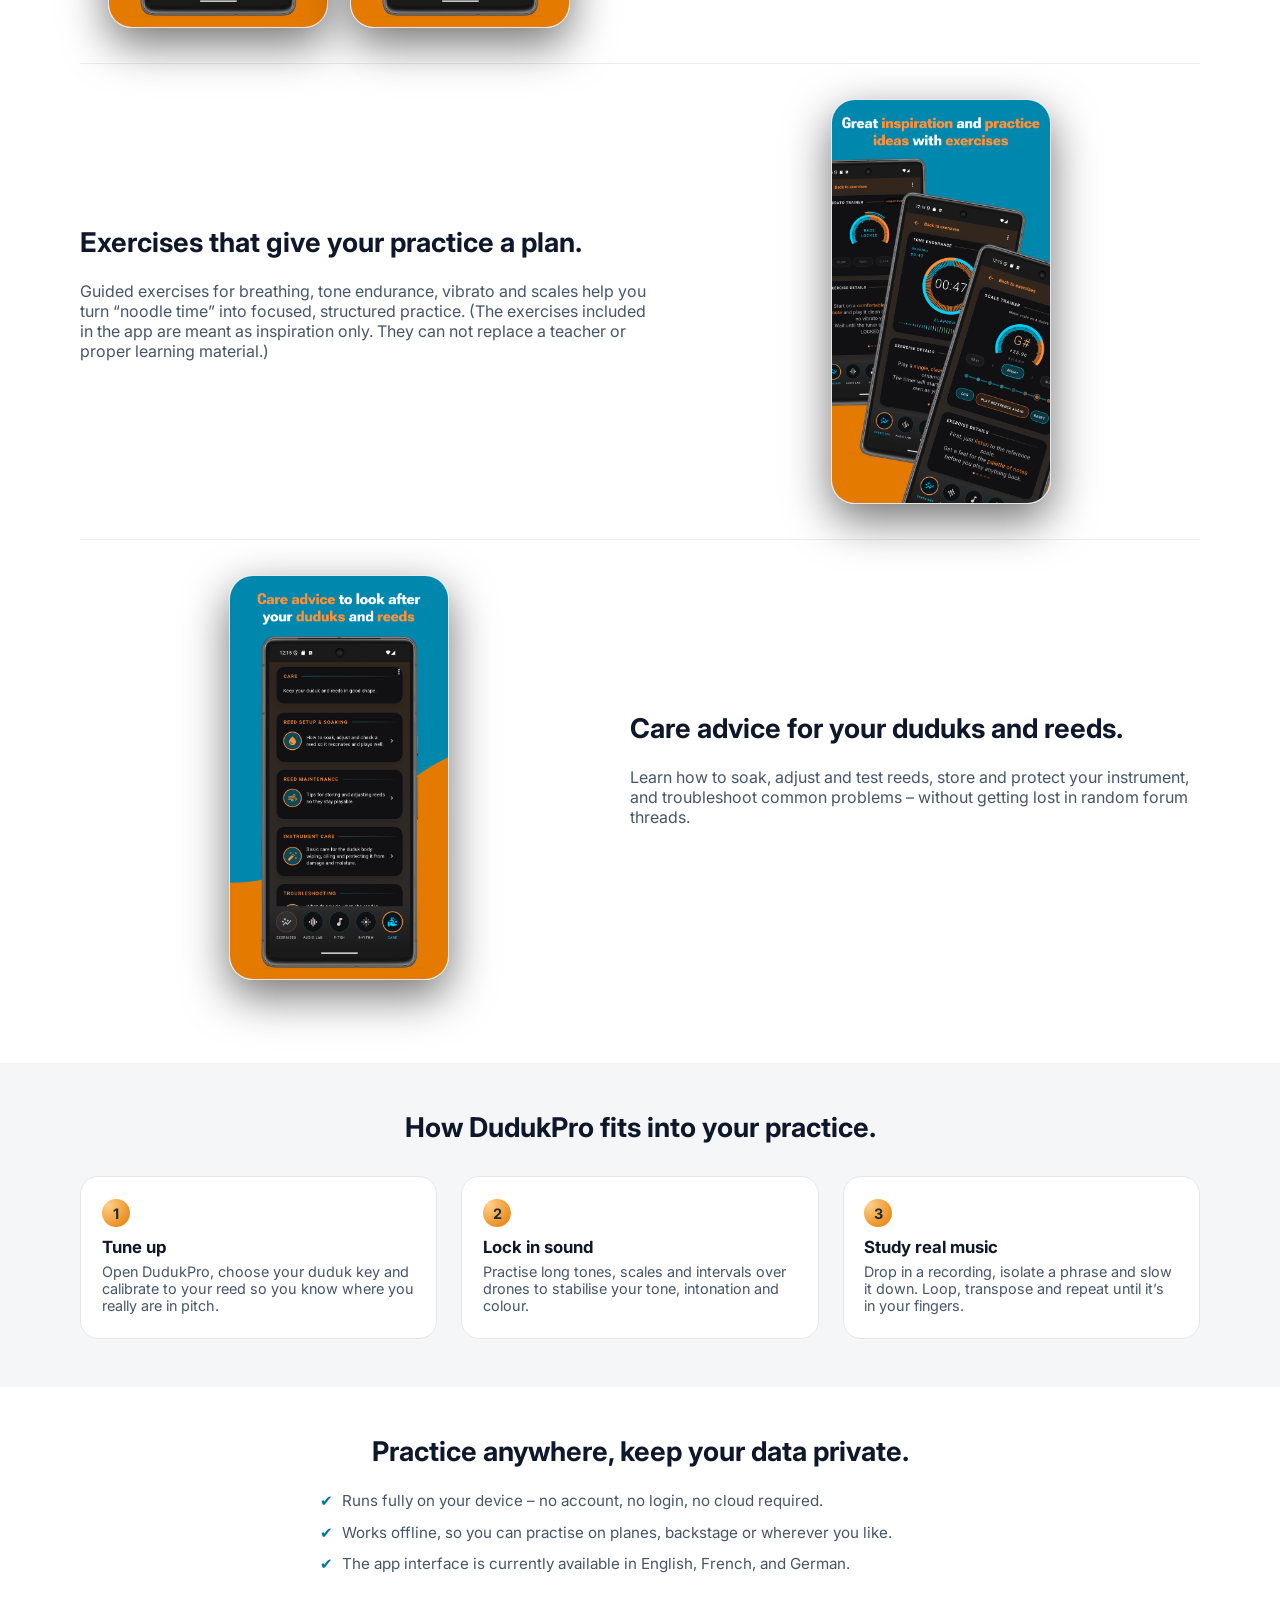
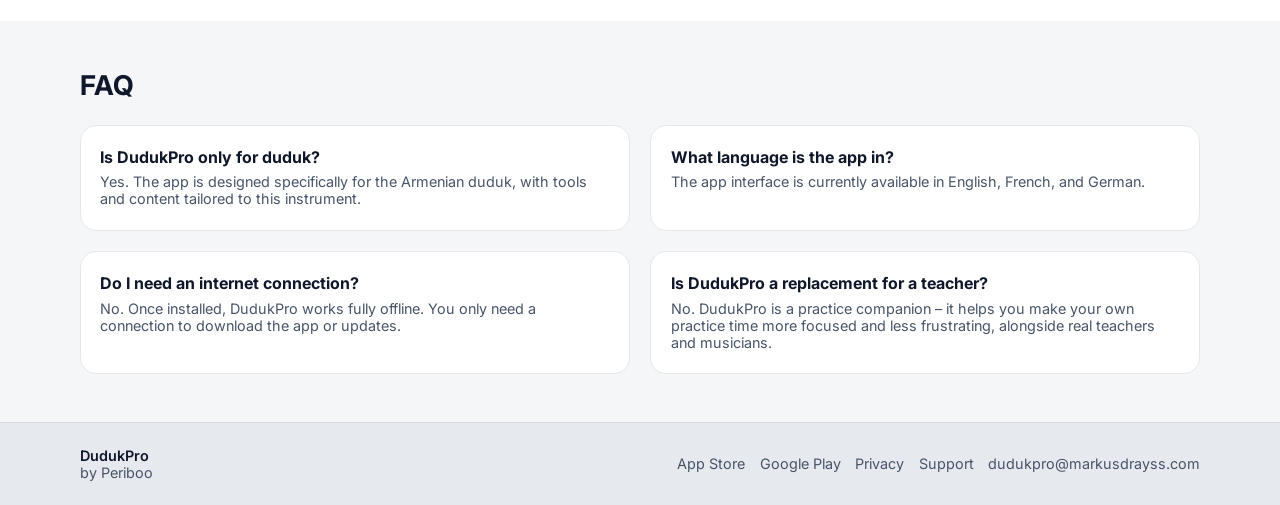
==== commit ea7e674a: "update the wording on the website" ====
--- a/index.html
+++ b/index.html
@@ -1,16 +1,17 @@
 <!DOCTYPE html>
 <html lang="en">
 <head>
-    <meta charset="UTF-8" />
+  <meta charset="UTF-8" />
+  <meta name="viewport" content="width=device-width, initial-scale=1" />
+
   <!-- Google tag (gtag.js) -->
-    <script async src="https://www.googletagmanager.com/gtag/js?id=G-D8ZQJRE554"></script>
-    <script>
-      window.dataLayer = window.dataLayer || [];
-      function gtag(){dataLayer.push(arguments);}
-      gtag('js', new Date());
-
-      gtag('config', 'G-D8ZQJRE554');
-    </script>
+  <script async src="https://www.googletagmanager.com/gtag/js?id=G-D8ZQJRE554"></script>
+  <script>
+    window.dataLayer = window.dataLayer || [];
+    function gtag(){dataLayer.push(arguments);}
+    gtag('js', new Date());
+    gtag('config', 'G-D8ZQJRE554');
+  </script>
 
 
   <meta property="og:title" content="DudukPro – Your practice companion app for Armenian duduk on your phone or tablet">
@@ -25,7 +26,6 @@
   <meta name="twitter:image" content="https://www.dudukpro.app/img/og-dudukpro-1200x5xx.png">
 
   <title>DudukPro – The practice companion app for Armenian duduk on your phone or tablet</title>
-  <meta name="viewport" content="width=device-width, initial-scale=1" />
   <meta name="description" content="DudukPro is an all-in-one practice companion app for duduk: tuner, drones, metronome and audio lab built specifically for the Armenian duduk." />
 
   <!-- Safari Smart App Banner -->
@@ -169,25 +169,26 @@
       <div>
         <h2>Why DudukPro?</h2>
         <p>
-          Most duduk players practise with a patchwork of generic apps: one tuner, one metronome,
-          one audio tool, plus random online advice for instrument care and exercises.
-        </p>
-        <p>
-          DudukPro brings everything into one calm place, designed purely for duduk.
+         Most duduk players end up using a mix of generic tools and devices: one app or device for tuning, 
+          another for rhythm, something else for studying songs and audio recordings, and something else again for playing background drones (dams). .
+        </p>
+        <p>
+          DudukPro brings those core practice tools together in one place, 
+          one app made specifically for the Armenian duduk.
         </p>
       </div>
       <div class="pill-grid">
         <div class="pill">
-          <h3>Understands the duduk</h3>
-          <p>Reed calibration and duduk-specific keys instead of “just any note on a piano”.</p>
+          <h3>Not just a generic tuner</h3>
+          <p></p>The reed calibration feature makes the tuning tool and the drone playback more useful for actual duduk practice.</p>
         </div>
         <div class="pill">
-          <h3>Practice-ready tools</h3>
-          <p>Tuner, drones, metronome, exercises and care – all in one app.</p>
+          <h3>Built for daily practice</h3>
+          <p>Tuner, drones, metronome, and instrument care advice are all together, so you do not have to jump between different apps and devices.</p>
         </div>
         <div class="pill">
-          <h3>Audio lab for real music</h3>
-          <p>Slow down, trim, transpose and loop phrases from the recordings you love.</p>
+          <h3>The Audio tool helps when studying real recordings</h3>
+          <p>Work on specific phrases or parts of songs you want to study by trimming them to isolate the parts you want to focus on, by slowing down the audio playback, and transpose or change the pitch as needed to match your duduk's tuning.</p>
         </div>
       </div>
     </div>
@@ -197,10 +198,10 @@
   <section id="features" class="section section-features">
     <div class="container feature-block">
       <div class="feature-copy">
-        <h2>The tuner knows the duduk – and your reed.</h2>
-        <p>
-          Tune quickly with a fast, stable tuner tuned to the duduk. Use reed calibration when
-          your reed sits a little sharp or flat, and watch live pitch feedback while you practise.
+        <h2>A tuner that takes the reed into account.</h2>
+        <p>
+          DudukPro gives you a choice of duduk keys and allows reed calibration, so the tuner can be adjusted to the actual instrument (reed) you are playing. 
+          If your reed is a little sharp or flat, you can calibrate the tuner to match it - and get a clear tuner reading even when your instrument is not perfectly in tune.
         </p>
       </div>
       <div class="feature-media">
@@ -210,10 +211,10 @@
 
     <div class="container feature-block feature-block-alt">
       <div class="feature-copy">
-        <h2>Find drone sounds for all the keys you play.</h2>
-        <p>
-          Choose drones for D, C, A, Bb and more. Pick between calm or dramatic character and
-          build intonation, tone and colour over a steady reference.
+        <h2>Beautiful drone sounds in a wide range of keys.</h2>
+        <p>
+          The drones sound provided by DudukPro are more than just reference notes. They give your duduk practice a rich background sound to blend with, whether you want calm steady drone sounds, or a more dark and dramatic feel.
+          The recordings are kindly provided by Silvain Barou. 
         </p>
       </div>
       <div class="feature-media">
@@ -223,10 +224,9 @@
 
     <div class="container feature-block">
       <div class="feature-copy">
-        <h2>Keep perfect timing with the metronome.</h2>
-        <p>
-          Set the tempo with tap, choose the feel and sound, and keep your timing solid while you
-          work on ornamentation and long phrases.
+        <h2>Rhythm support for daily practice.</h2>
+        <p>
+          Set the tempo, choose from different rhythmic patterns, and use the metronome to develop steady, clean timing.
         </p>
       </div>
       <div class="feature-media">
@@ -253,7 +253,7 @@
         <h2>Exercises that give your practice a plan.</h2>
         <p>
           Guided exercises for breathing, tone endurance, vibrato and scales help you turn
-          “noodle time” into focused, structured practice.
+          “noodle time” into focused, structured practice. (The exercises included in the app are meant as inspiration only. They can not replace a teacher or proper learning material.)
         </p>
       </div>
       <div class="feature-media">
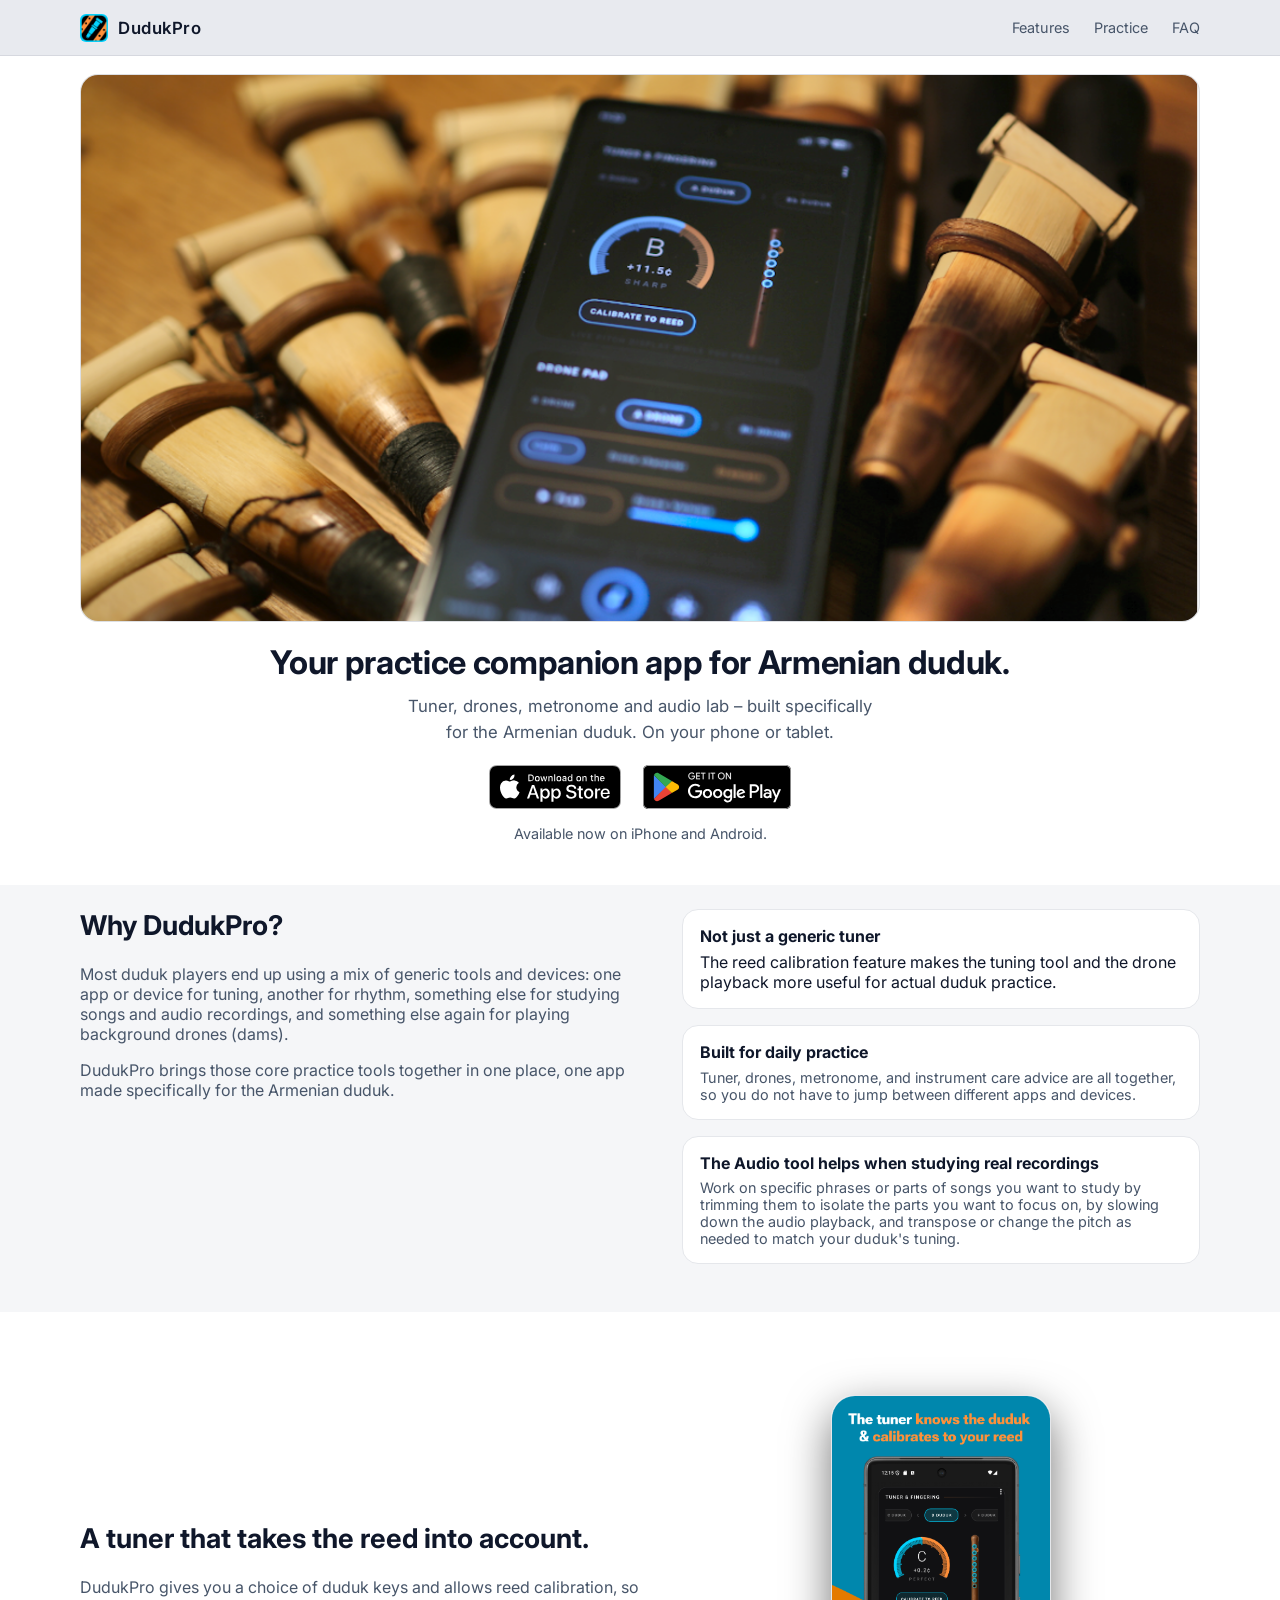
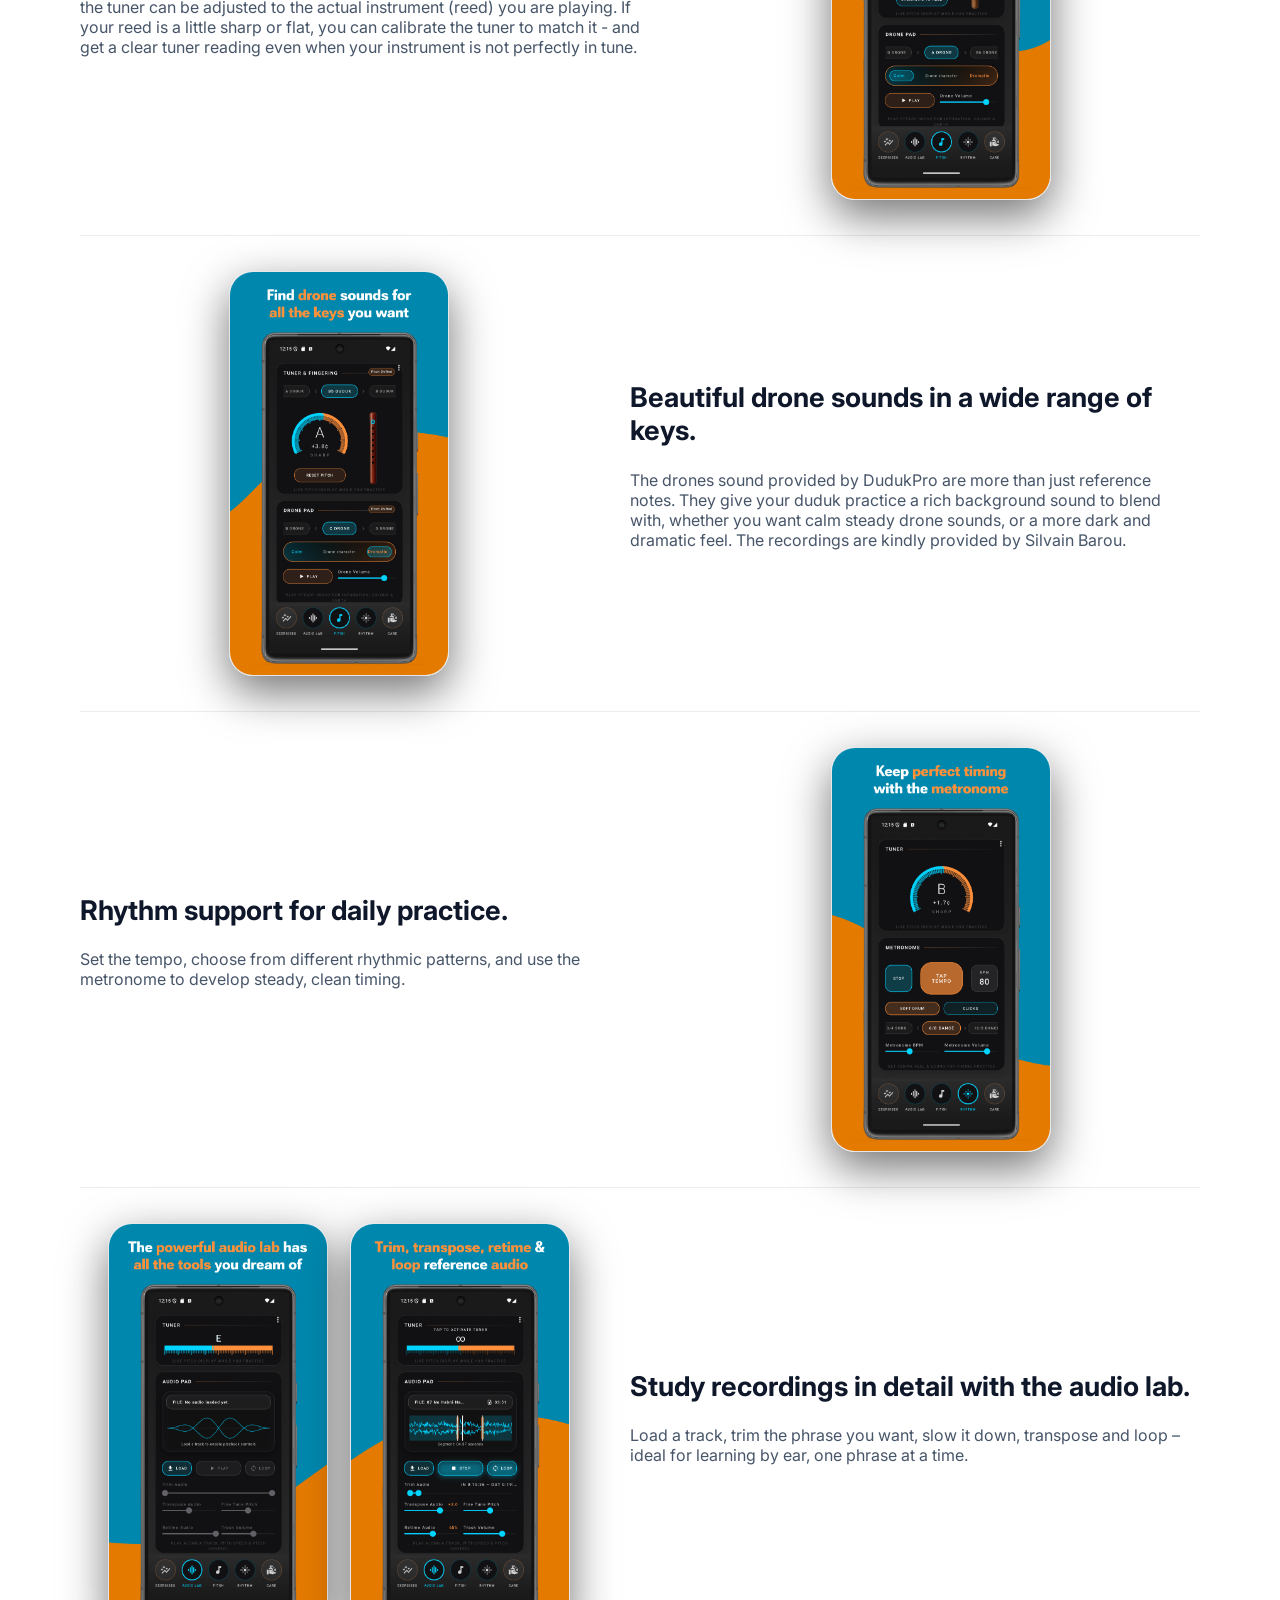
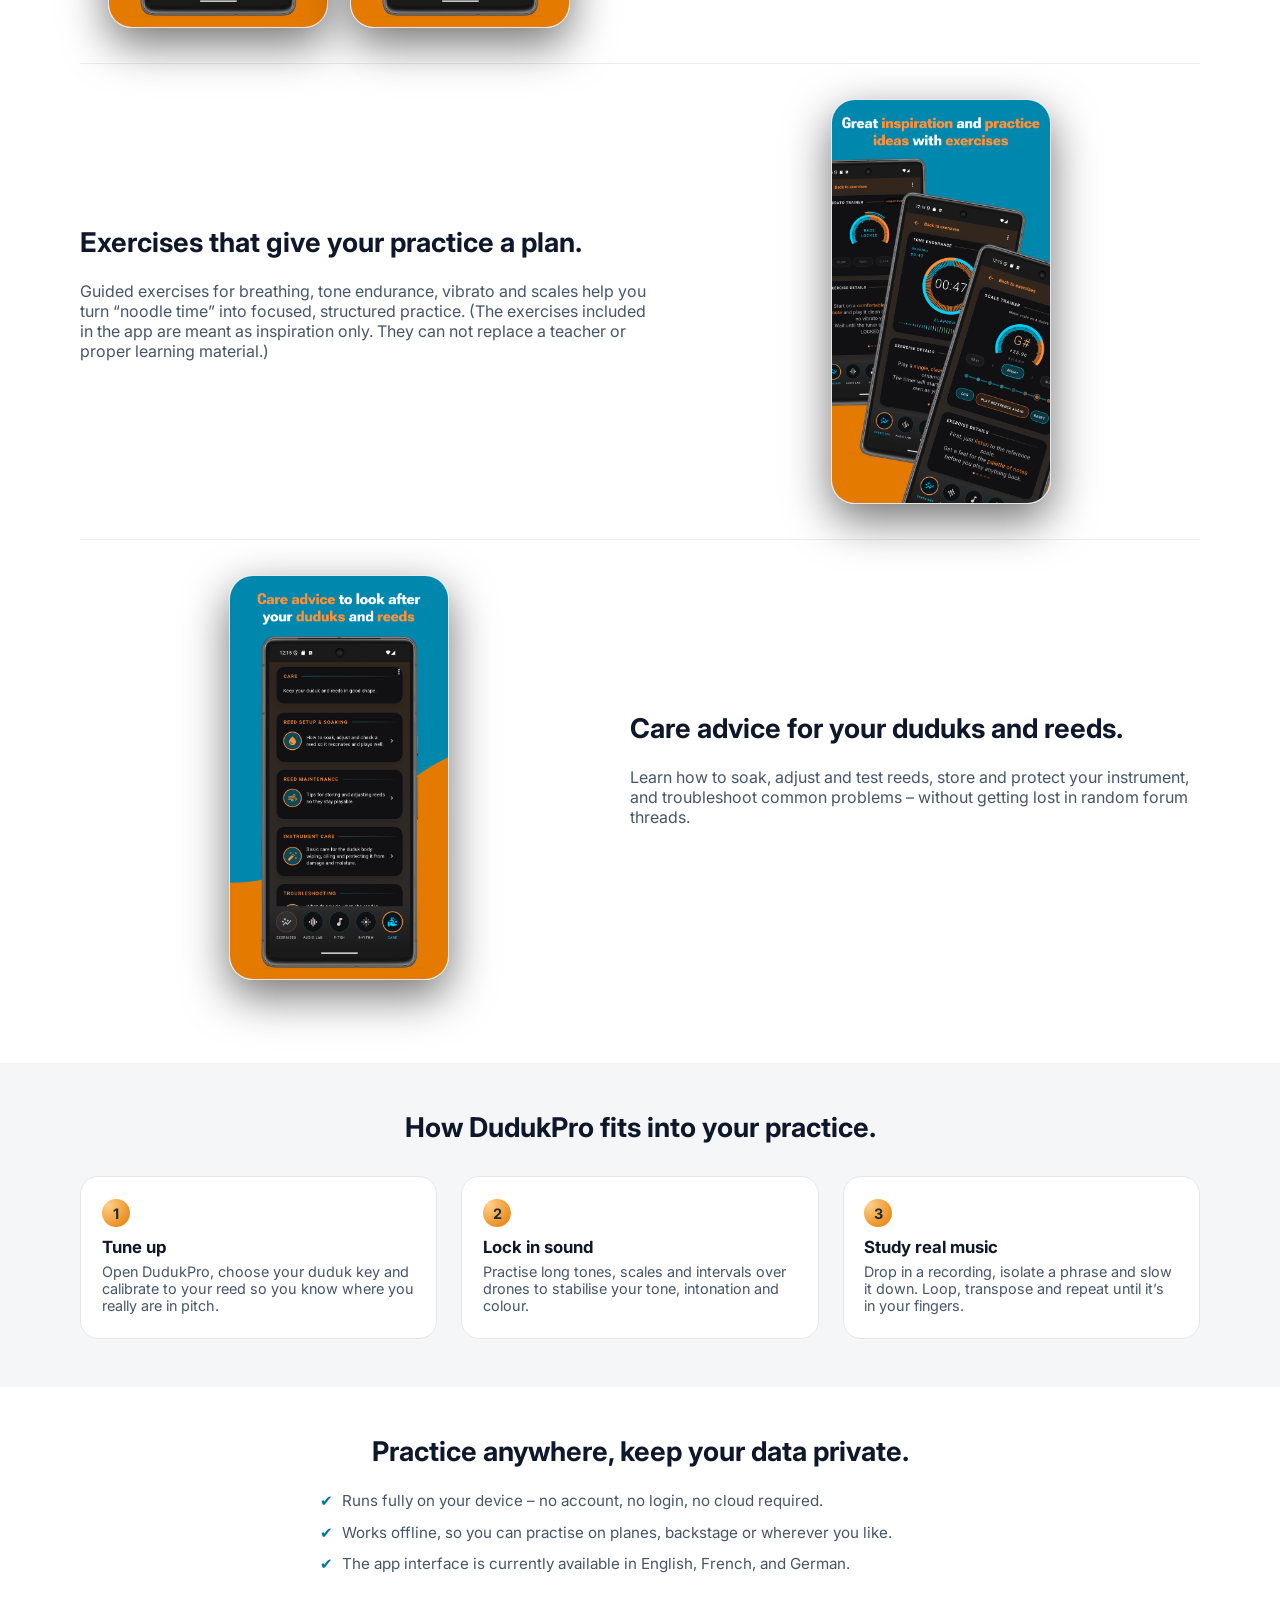
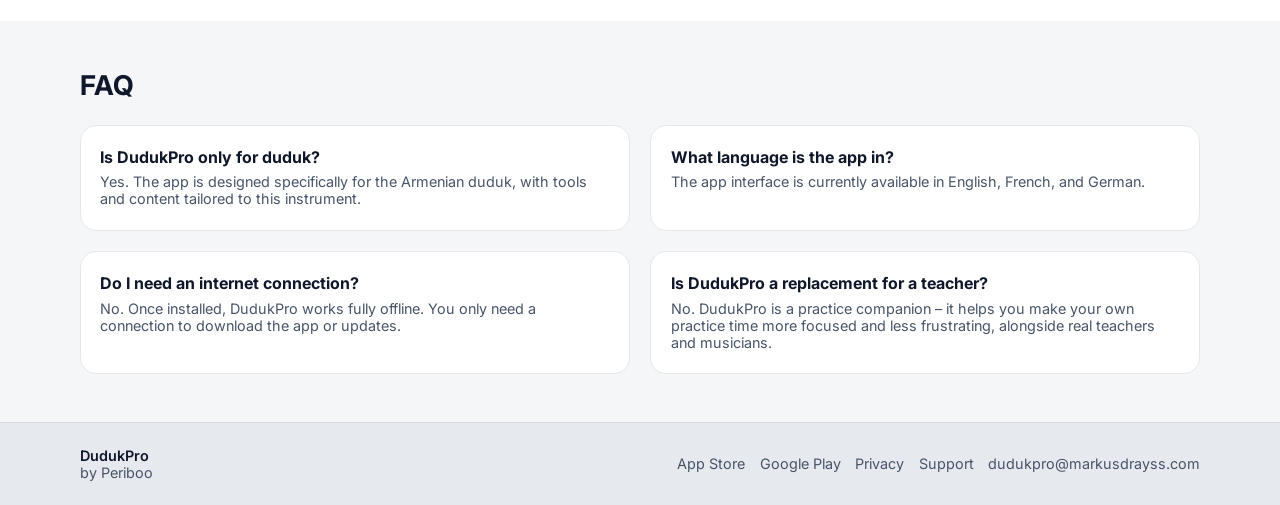
==== commit 1254ff6f: "Update index.html" ====
--- a/index.html
+++ b/index.html
@@ -170,7 +170,7 @@
         <h2>Why DudukPro?</h2>
         <p>
          Most duduk players end up using a mix of generic tools and devices: one app or device for tuning, 
-          another for rhythm, something else for studying songs and audio recordings, and something else again for playing background drones (dams). .
+          another for rhythm, something else for studying songs and audio recordings, and something else again for playing background drones (dams).
         </p>
         <p>
           DudukPro brings those core practice tools together in one place, 
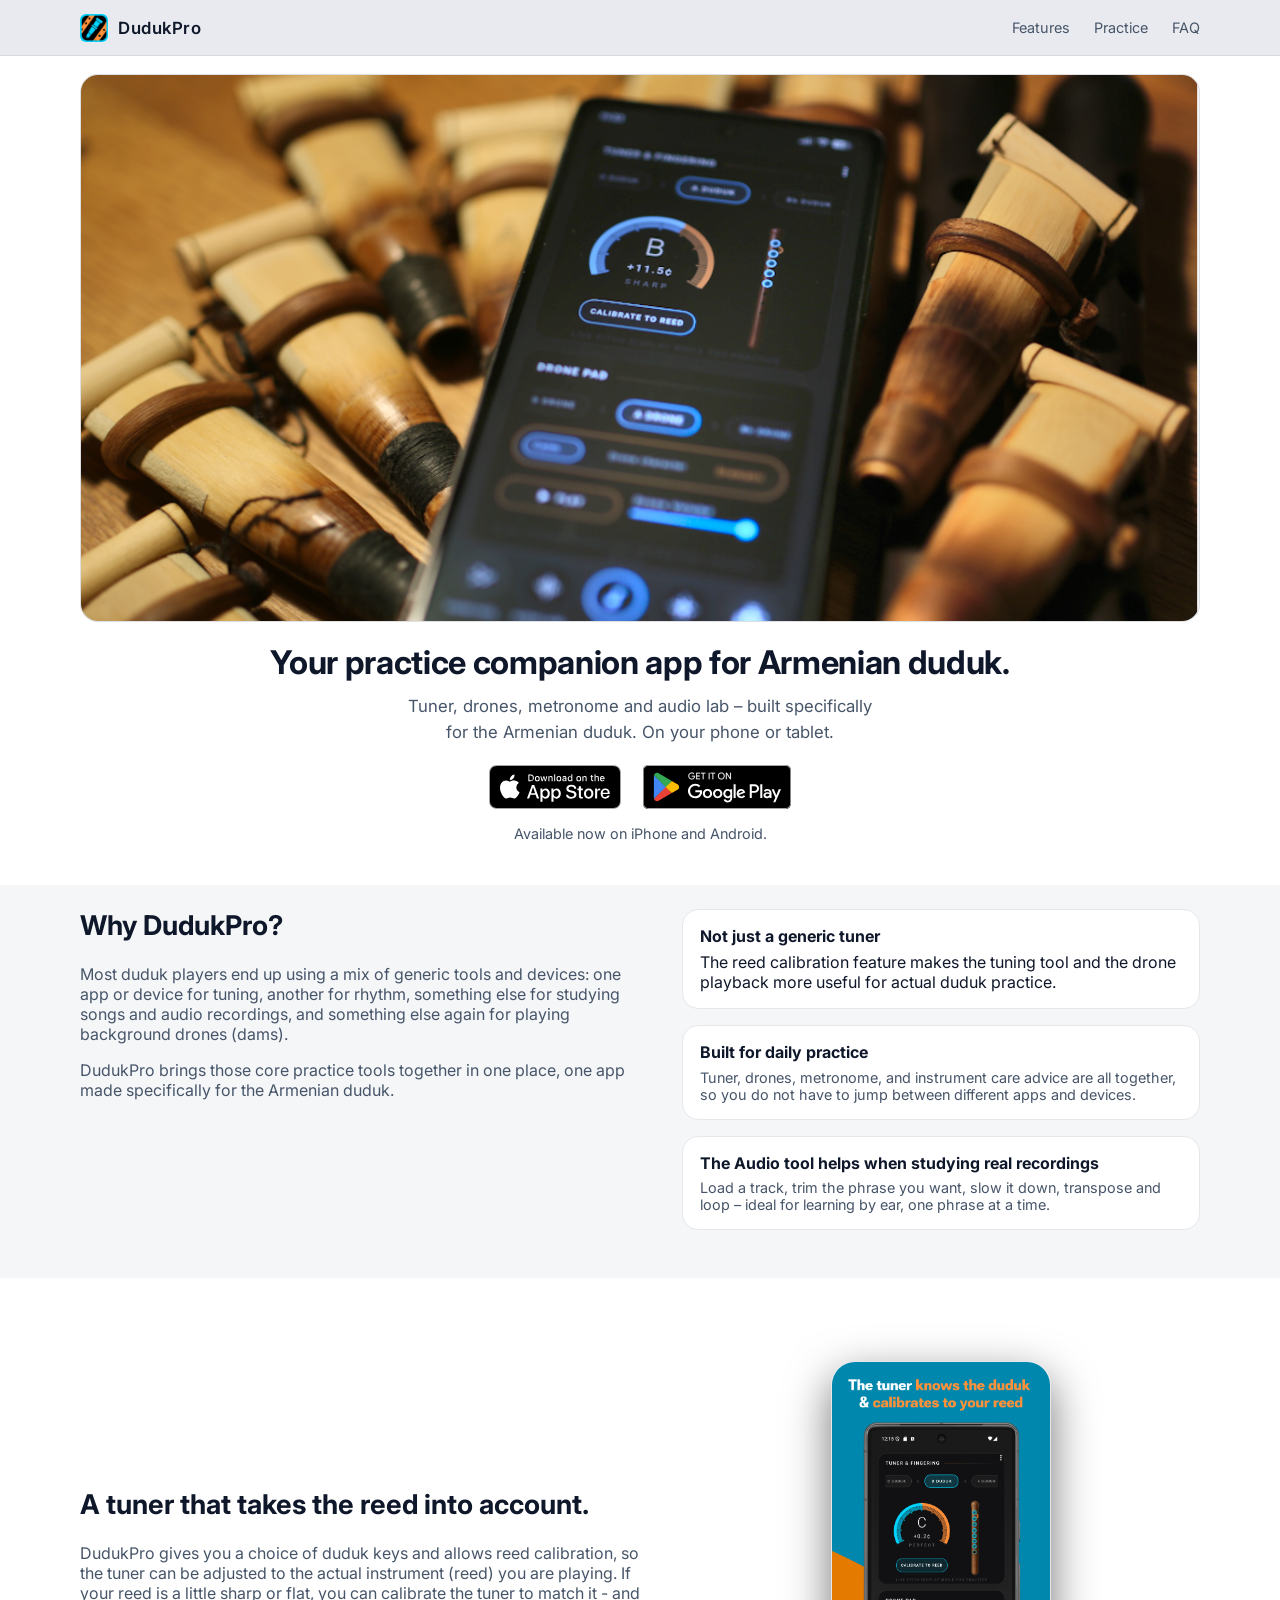
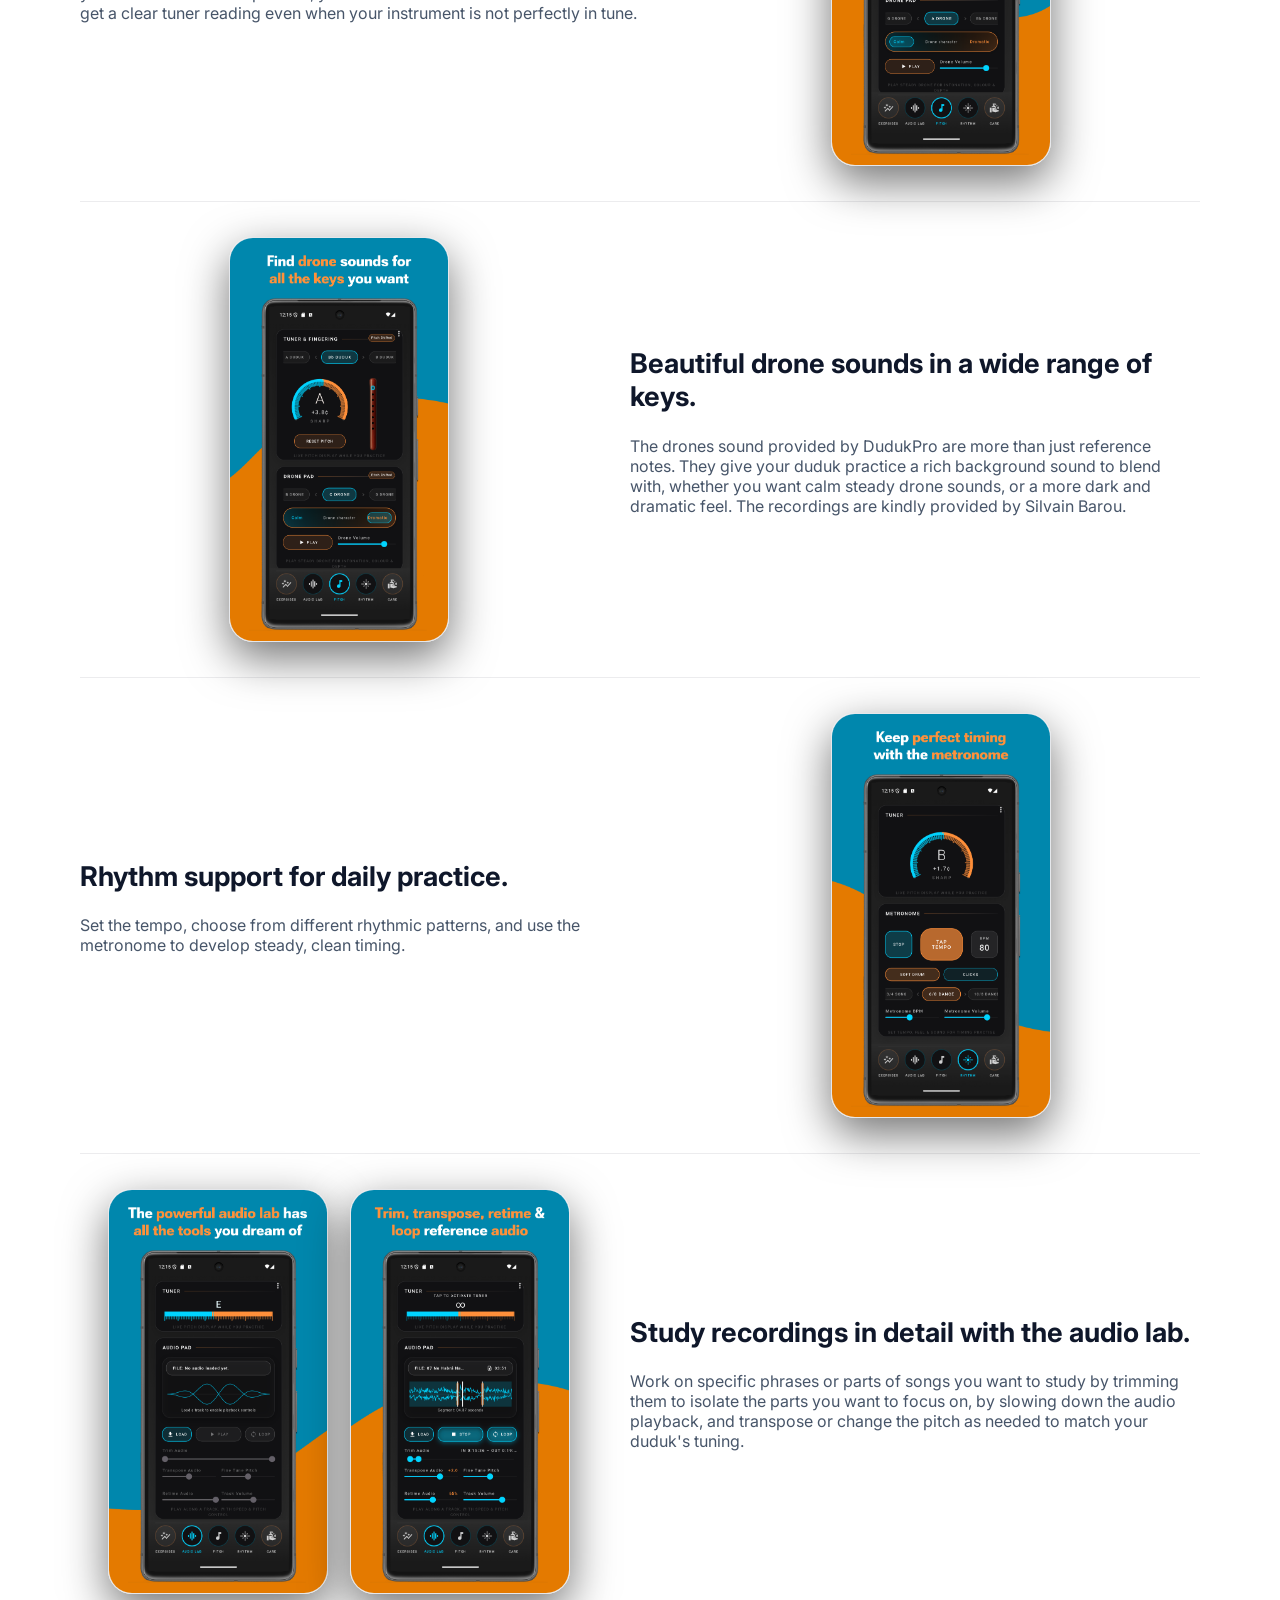
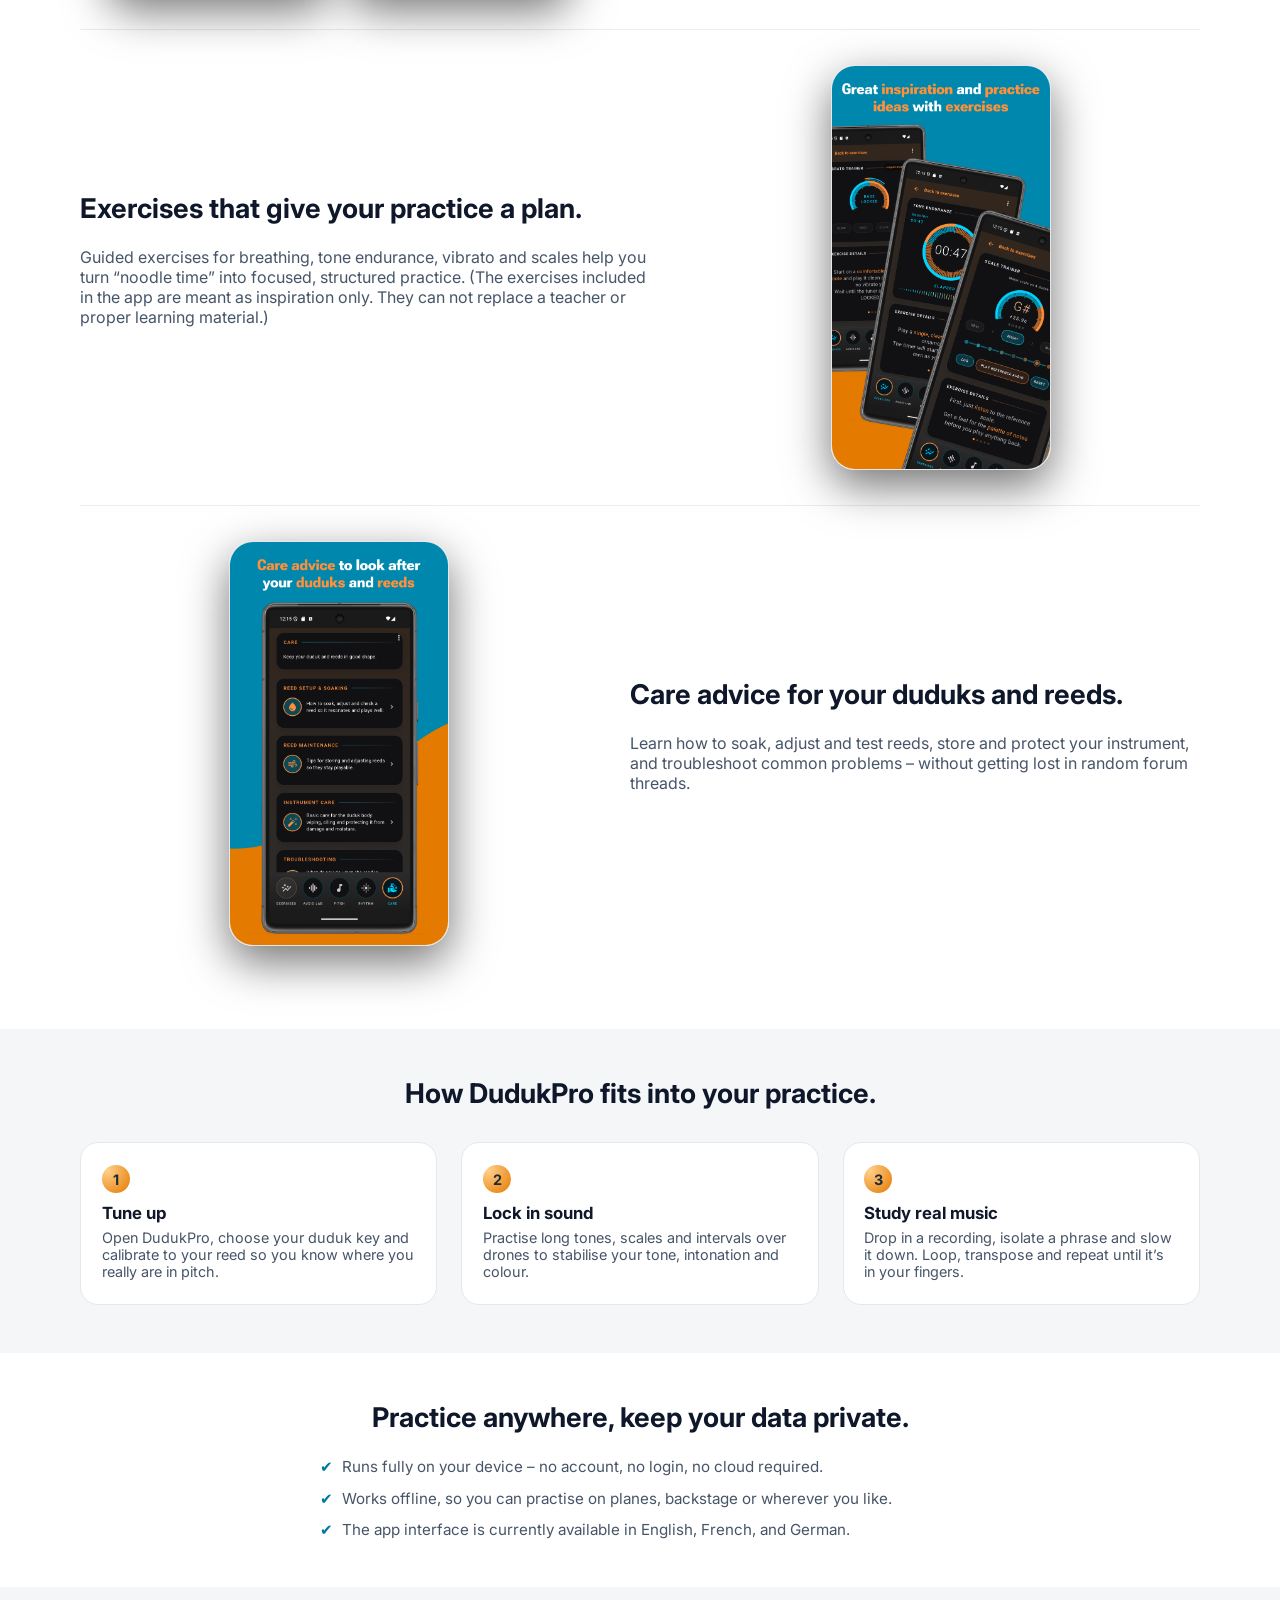
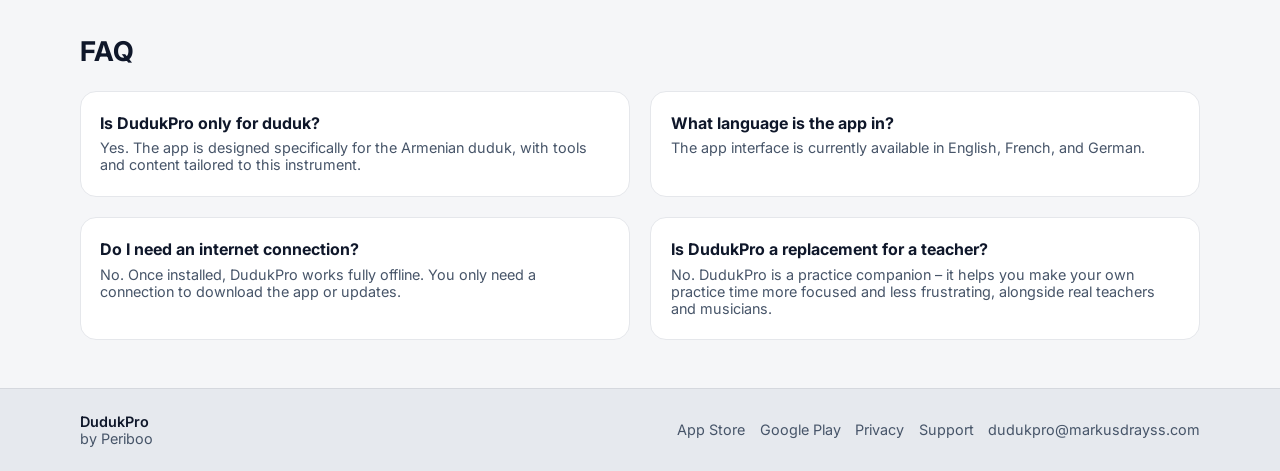
==== commit dfaf9105: "Update index.html" ====
--- a/index.html
+++ b/index.html
@@ -188,7 +188,9 @@
         </div>
         <div class="pill">
           <h3>The Audio tool helps when studying real recordings</h3>
-          <p>Work on specific phrases or parts of songs you want to study by trimming them to isolate the parts you want to focus on, by slowing down the audio playback, and transpose or change the pitch as needed to match your duduk's tuning.</p>
+          <p>Load a track, trim the phrase you want, slow it down, transpose and loop – ideal for
+          learning by ear, one phrase at a time.
+          </p>
         </div>
       </div>
     </div>
@@ -238,8 +240,9 @@
       <div class="feature-copy">
         <h2>Study recordings in detail with the audio lab.</h2>
         <p>
-          Load a track, trim the phrase you want, slow it down, transpose and loop – ideal for
-          learning by ear, one phrase at a time.
+          Work on specific phrases or parts of songs you want to study by trimming them to isolate the parts you want to focus on, 
+          by slowing down the audio playback, 
+          and transpose or change the pitch as needed to match your duduk's tuning.
         </p>
       </div>
       <div class="feature-media feature-media-grid">
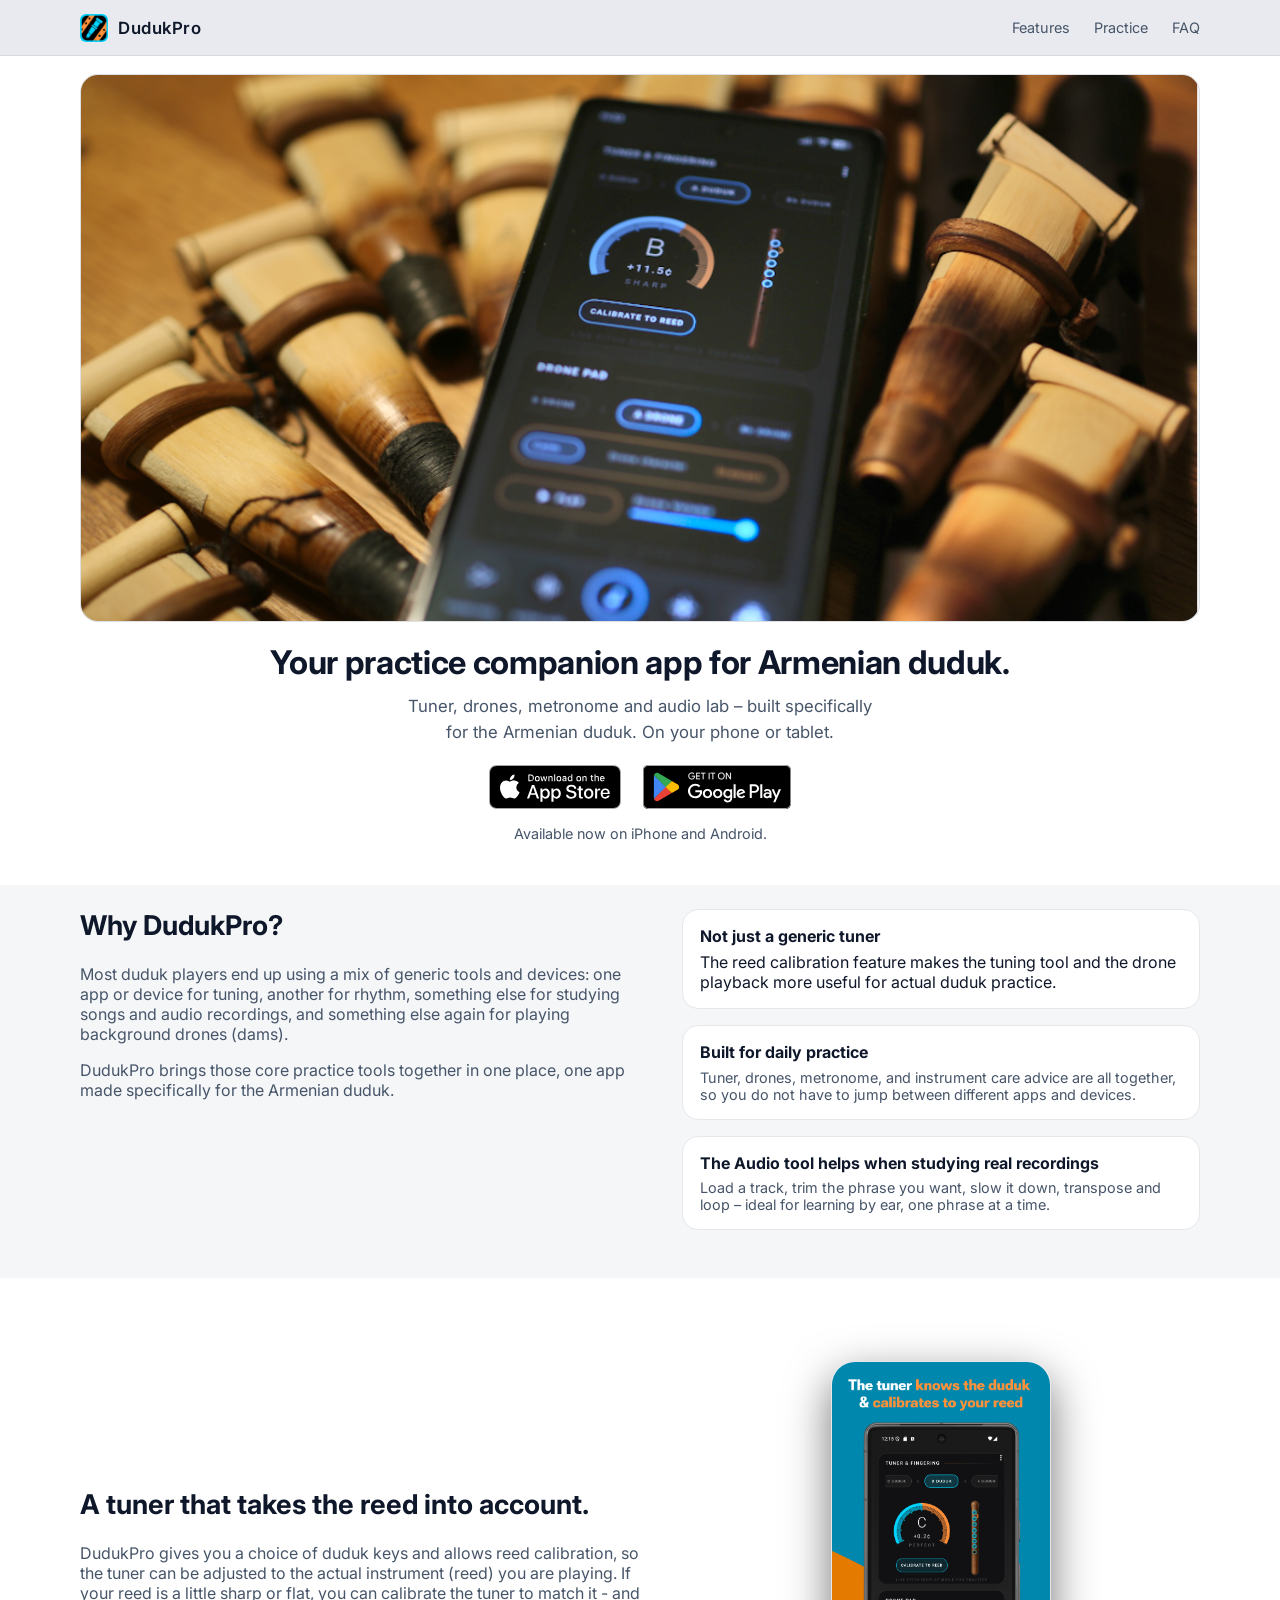
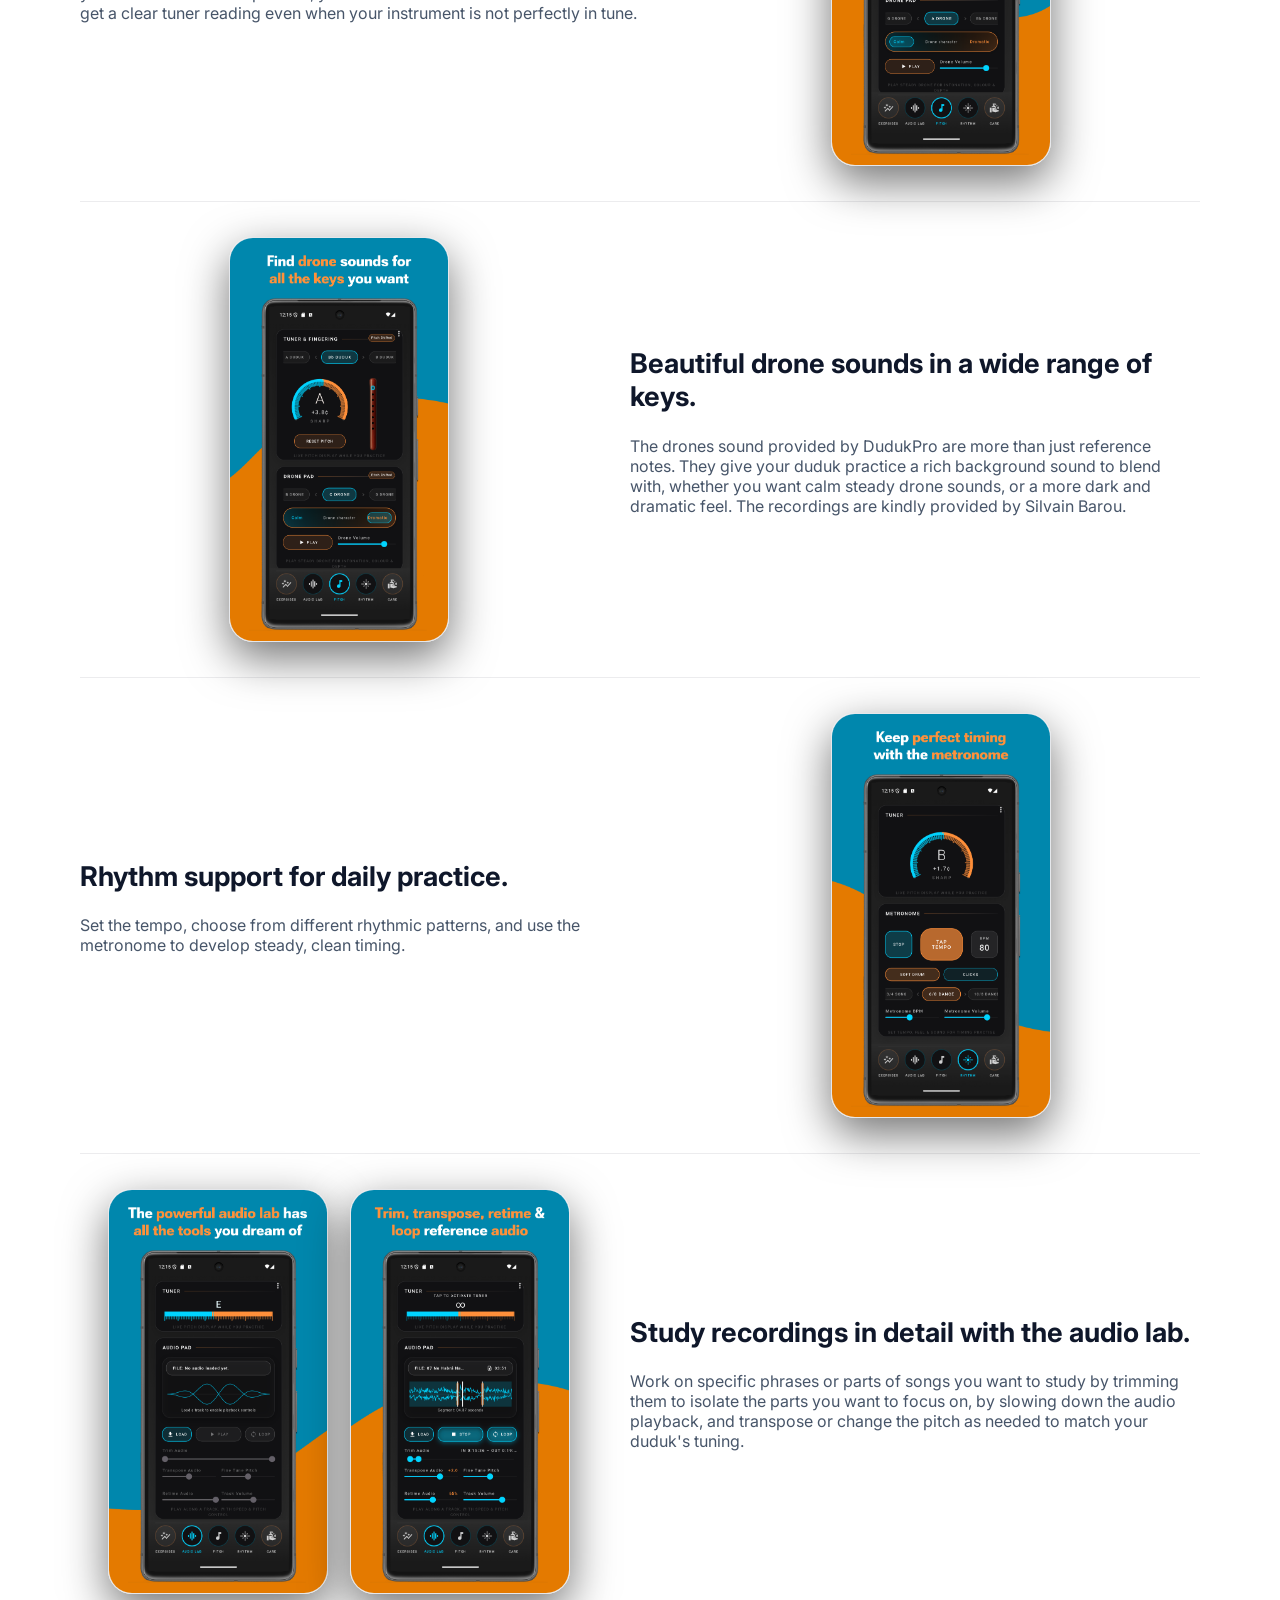
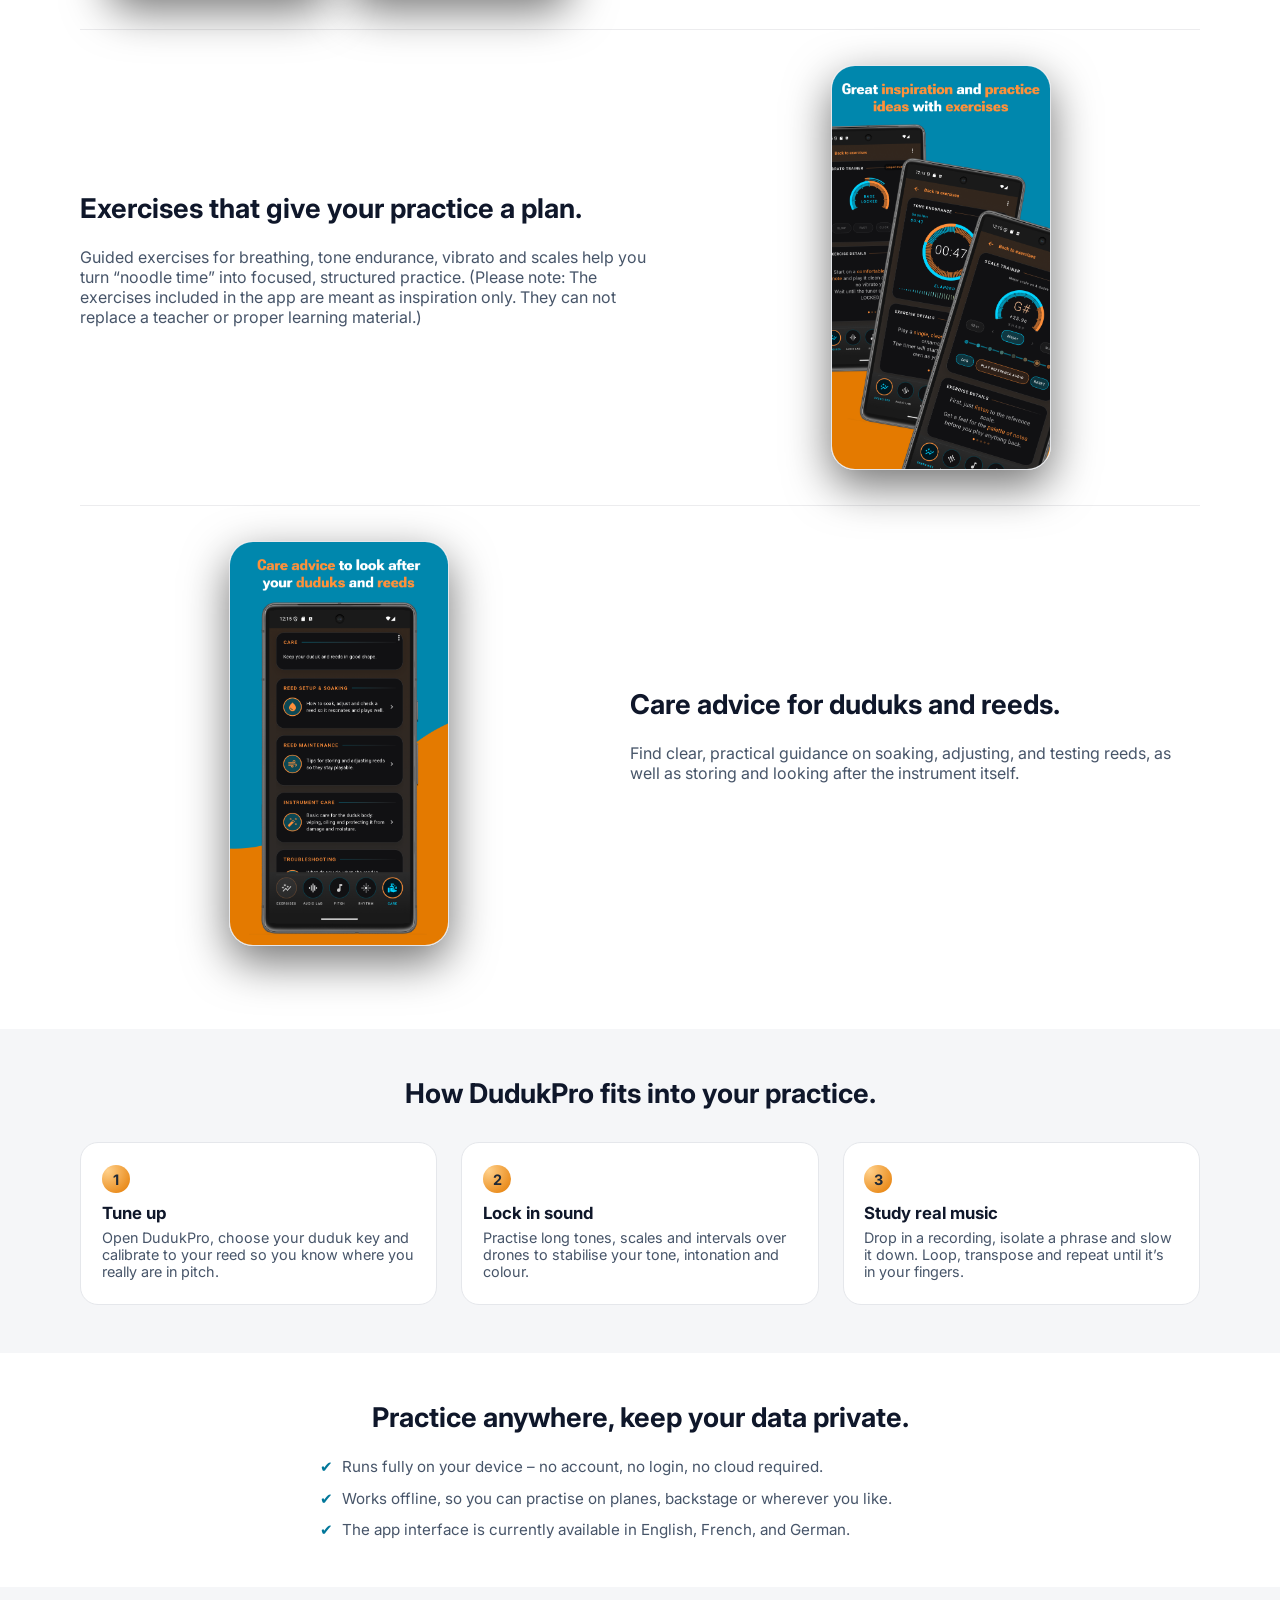
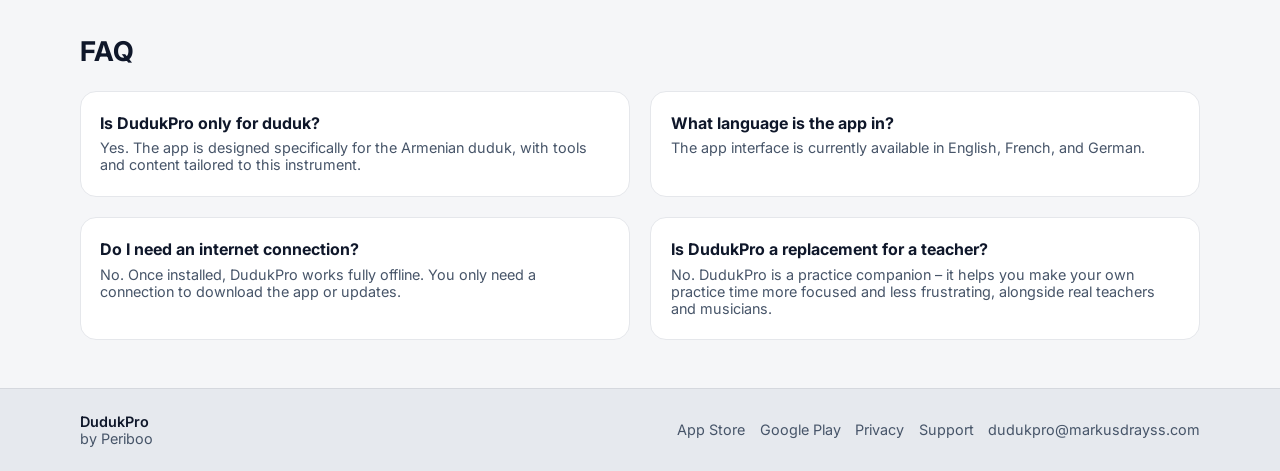
==== commit c4a997c1: "Update index.html" ====
--- a/index.html
+++ b/index.html
@@ -256,7 +256,7 @@
         <h2>Exercises that give your practice a plan.</h2>
         <p>
           Guided exercises for breathing, tone endurance, vibrato and scales help you turn
-          “noodle time” into focused, structured practice. (The exercises included in the app are meant as inspiration only. They can not replace a teacher or proper learning material.)
+          “noodle time” into focused, structured practice. (Please note: The exercises included in the app are meant as inspiration only. They can not replace a teacher or proper learning material.)
         </p>
       </div>
       <div class="feature-media">
@@ -266,10 +266,9 @@
 
     <div class="container feature-block feature-block-alt">
       <div class="feature-copy">
-        <h2>Care advice for your duduks and reeds.</h2>
-        <p>
-          Learn how to soak, adjust and test reeds, store and protect your instrument, and
-          troubleshoot common problems – without getting lost in random forum threads.
+        <h2>Care advice for duduks and reeds.</h2>
+        <p>
+          Find clear, practical guidance on soaking, adjusting, and testing reeds, as well as storing and looking after the instrument itself.
         </p>
       </div>
       <div class="feature-media">
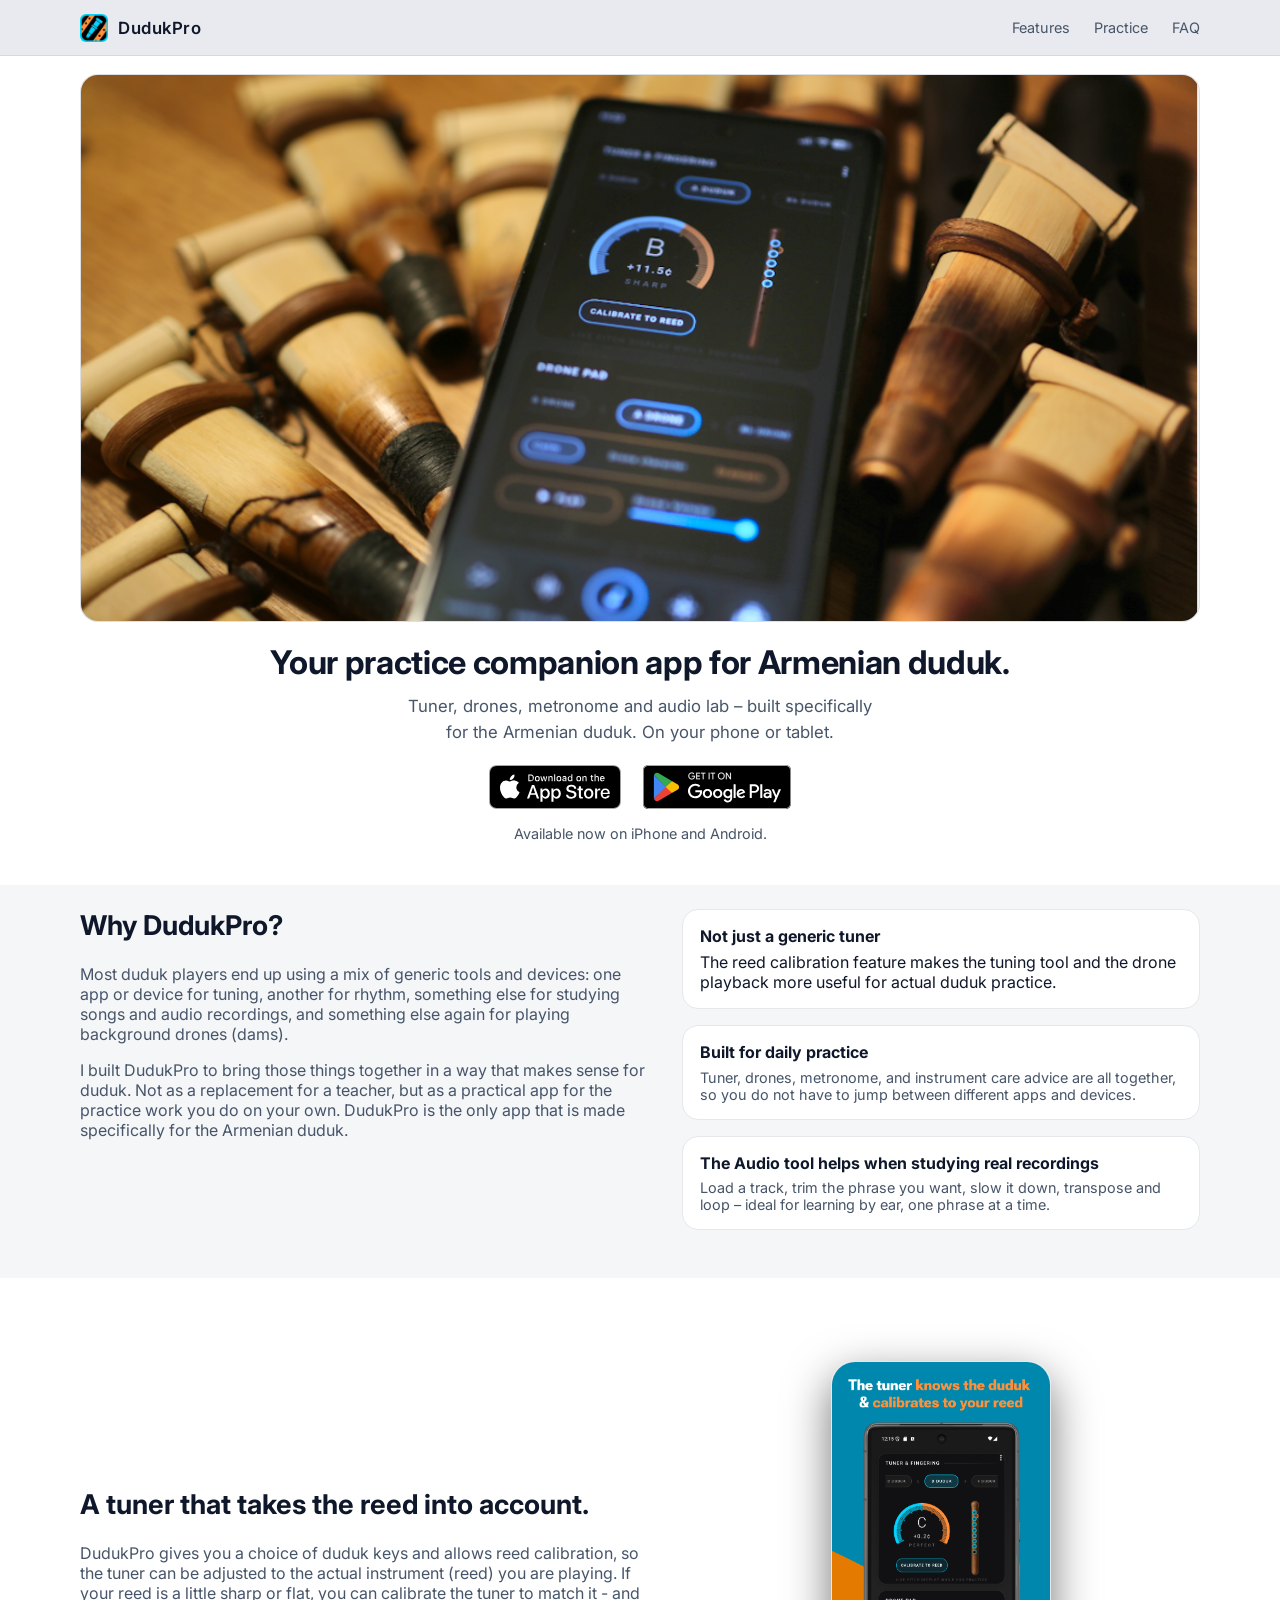
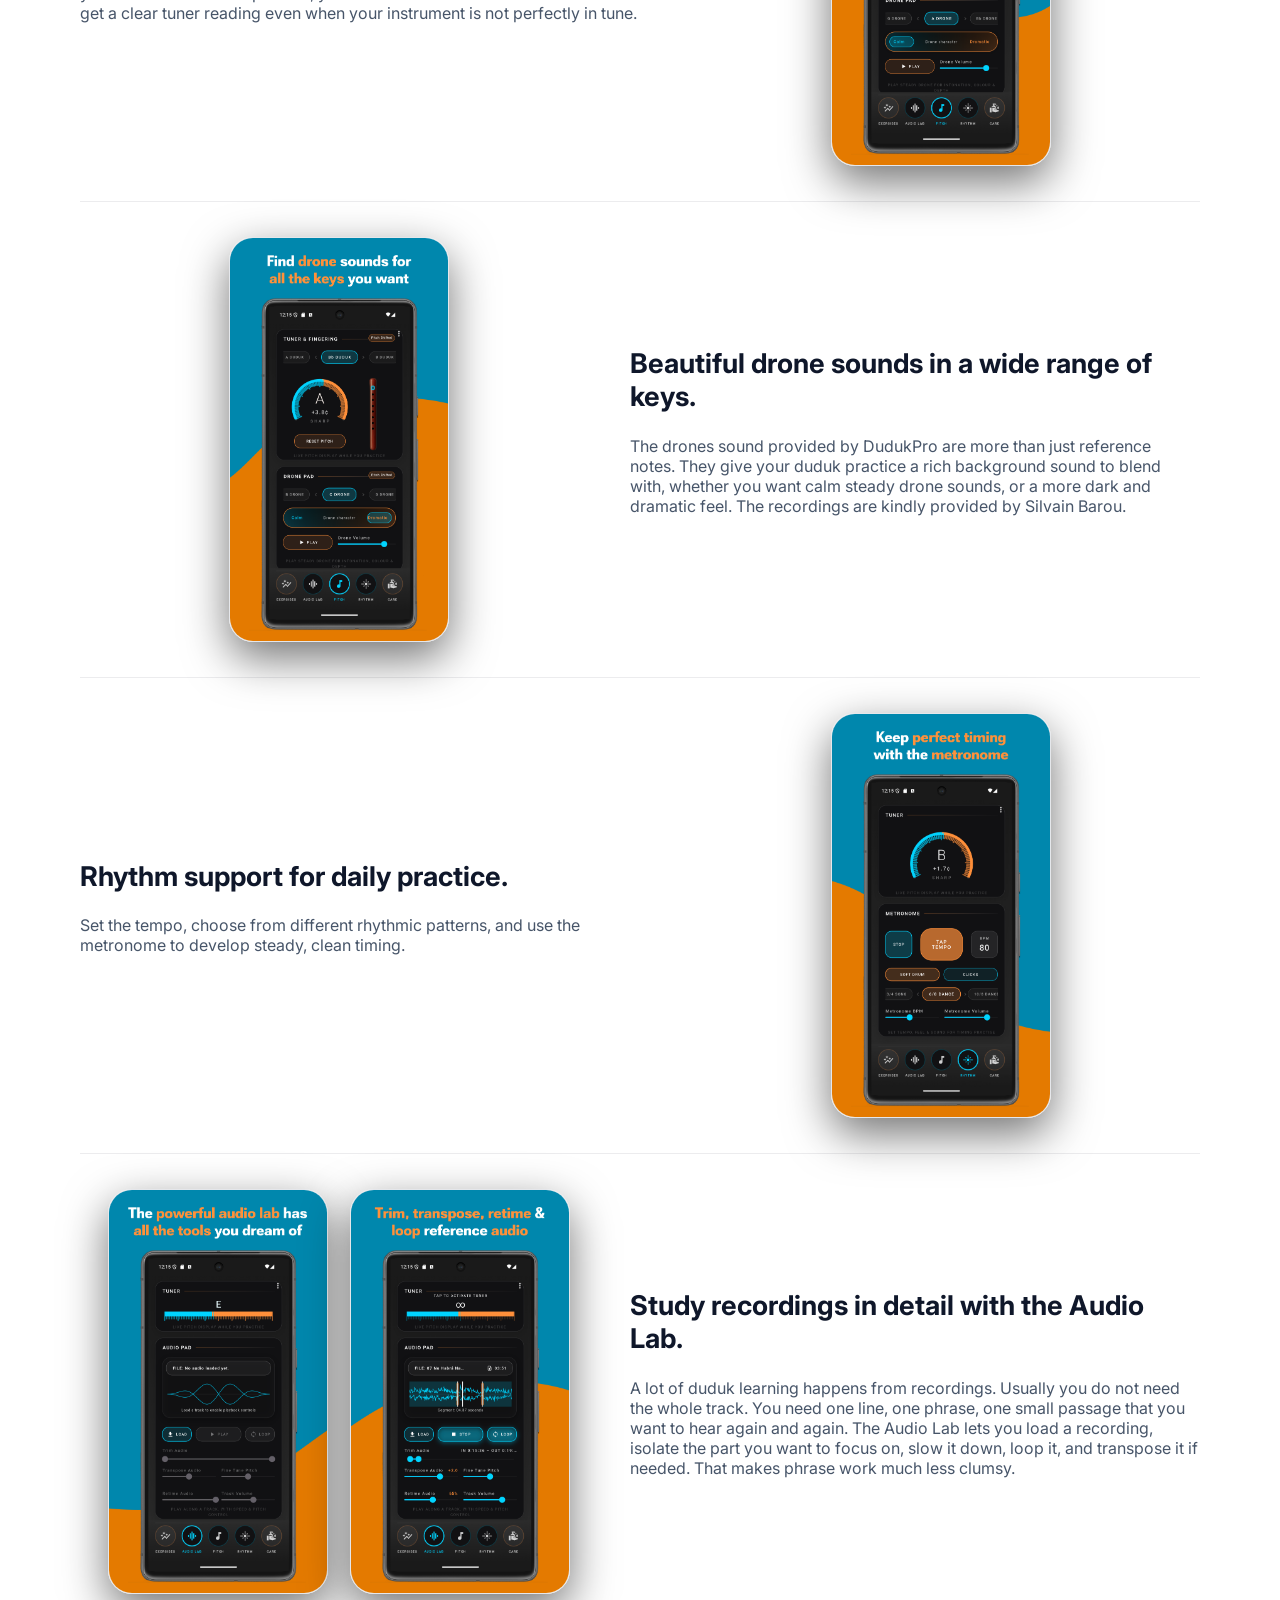
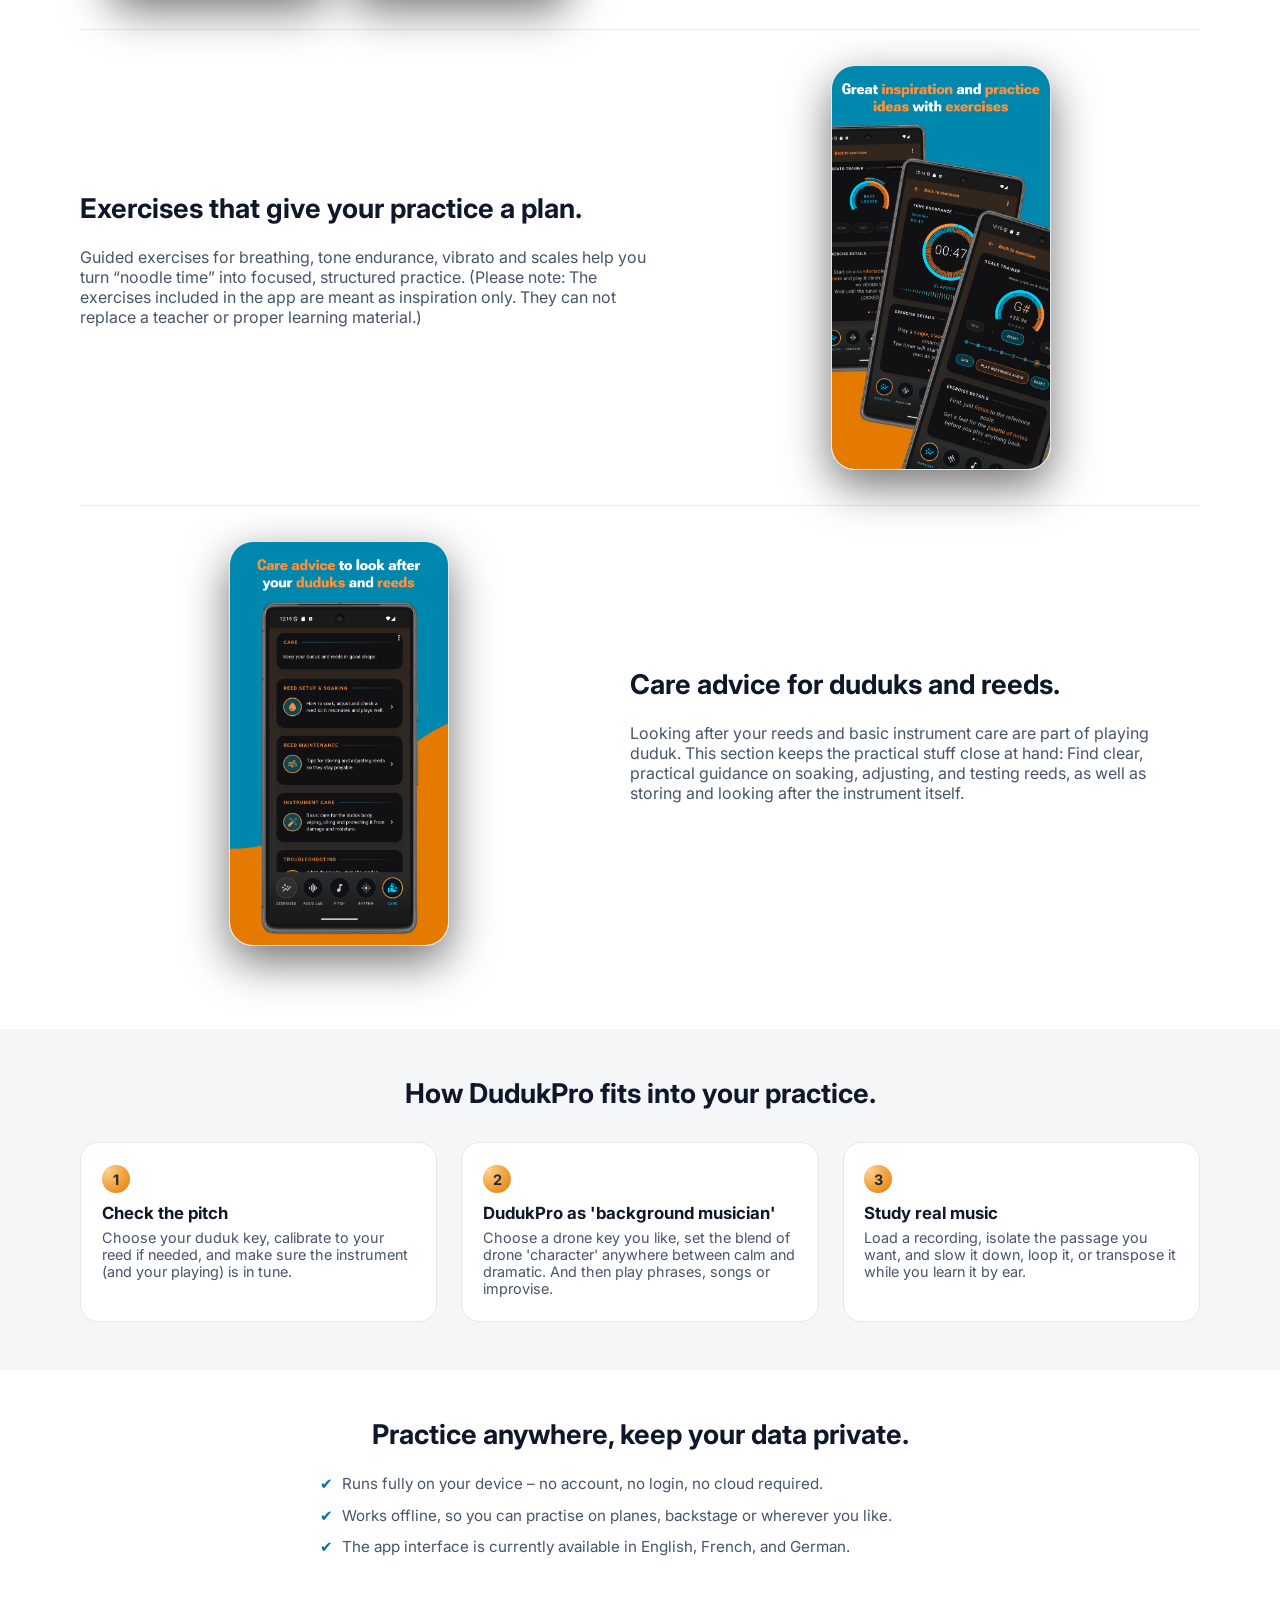
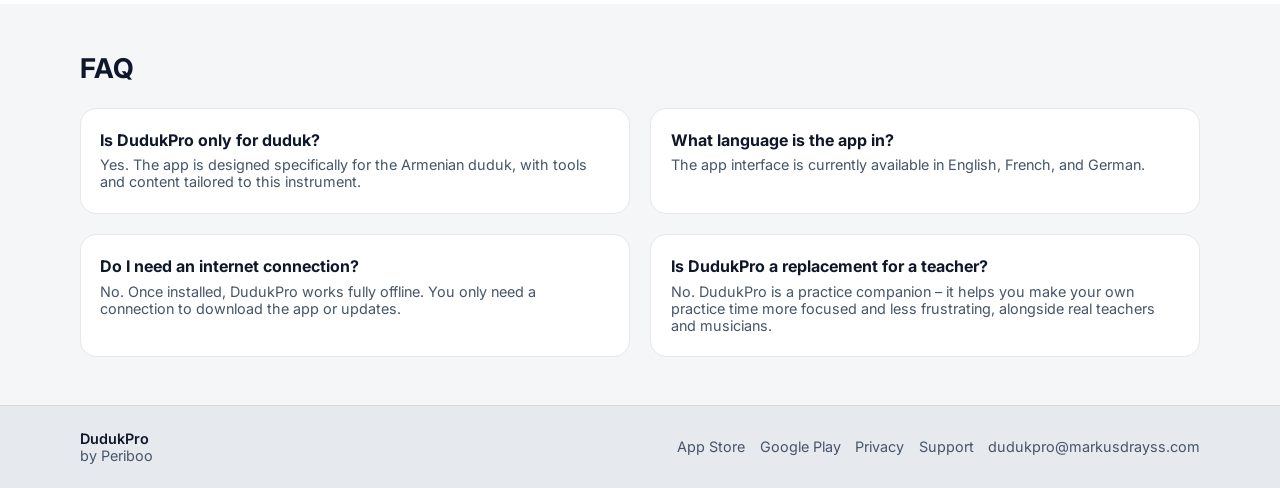
==== commit 76e45a68: "Update index.html" ====
--- a/index.html
+++ b/index.html
@@ -173,8 +173,8 @@
           another for rhythm, something else for studying songs and audio recordings, and something else again for playing background drones (dams).
         </p>
         <p>
-          DudukPro brings those core practice tools together in one place, 
-          one app made specifically for the Armenian duduk.
+          I built DudukPro to bring those things together in a way that makes sense for duduk. Not as a replacement for a teacher, but as a practical app for the practice work you do on your own.
+          DudukPro is the only app that is made specifically for the Armenian duduk.
         </p>
       </div>
       <div class="pill-grid">
@@ -238,11 +238,10 @@
 
     <div class="container feature-block feature-block-alt">
       <div class="feature-copy">
-        <h2>Study recordings in detail with the audio lab.</h2>
-        <p>
-          Work on specific phrases or parts of songs you want to study by trimming them to isolate the parts you want to focus on, 
-          by slowing down the audio playback, 
-          and transpose or change the pitch as needed to match your duduk's tuning.
+        <h2>Study recordings in detail with the Audio Lab.</h2>
+        <p>
+          A lot of duduk learning happens from recordings. Usually you do not need the whole track. You need one line, one phrase, one small passage that you want to hear again and again.
+          The Audio Lab lets you load a recording, isolate the part you want to focus on, slow it down, loop it, and transpose it if needed. That makes phrase work much less clumsy.
         </p>
       </div>
       <div class="feature-media feature-media-grid">
@@ -268,6 +267,7 @@
       <div class="feature-copy">
         <h2>Care advice for duduks and reeds.</h2>
         <p>
+          Looking after your reeds and basic instrument care are part of playing duduk. This section keeps the practical stuff close at hand: 
           Find clear, practical guidance on soaking, adjusting, and testing reeds, as well as storing and looking after the instrument itself.
         </p>
       </div>
@@ -284,23 +284,23 @@
       <div class="steps">
         <div class="step">
           <div class="step-number">1</div>
-          <h3>Tune up</h3>
-          <p>
-            Open DudukPro, choose your duduk key and calibrate to your reed so you know where you really are in pitch.
+          <h3>Check the pitch</h3>
+          <p>
+            Choose your duduk key, calibrate to your reed if needed, and make sure the instrument (and your playing) is in tune.
           </p>
         </div>
         <div class="step">
           <div class="step-number">2</div>
-          <h3>Lock in sound</h3>
-          <p>
-            Practise long tones, scales and intervals over drones to stabilise your tone, intonation and colour.
+          <h3>DudukPro as 'background musician'</h3>
+          <p>
+            Choose a drone key you like, set the blend of drone 'character' anywhere between calm and dramatic. And then play phrases, songs or improvise.  
           </p>
         </div>
         <div class="step">
           <div class="step-number">3</div>
           <h3>Study real music</h3>
           <p>
-            Drop in a recording, isolate a phrase and slow it down. Loop, transpose and repeat until it’s in your fingers.
+            Load a recording, isolate the passage you want, and slow it down, loop it, or transpose it while you learn it by ear.
           </p>
         </div>
       </div>
